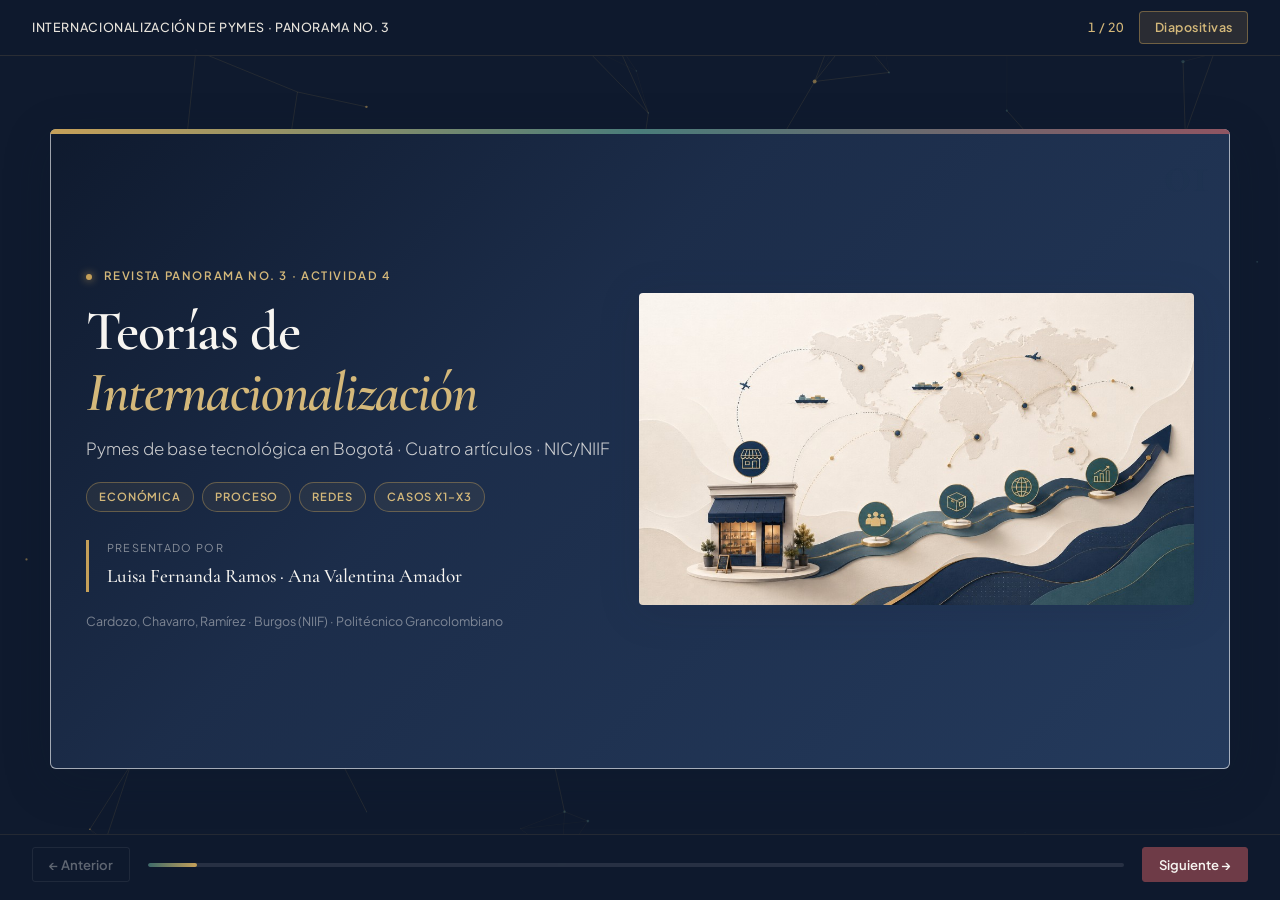
==== index.html @ a4e8dfcc "Actualizacion 2" ====
<!DOCTYPE html>
<html lang="es">
<head>
  <meta charset="UTF-8">
  <meta name="viewport" content="width=device-width, initial-scale=1.0">
  <title>Teorías de Internacionalización — Presentación</title>
  <link rel="preconnect" href="https://fonts.googleapis.com">
  <link rel="preconnect" href="https://fonts.gstatic.com" crossorigin>
  <link href="https://fonts.googleapis.com/css2?family=Cormorant+Garamond:ital,wght@0,500;0,600;0,700;1,500&family=Plus+Jakarta+Sans:wght@300;400;500;600;700&display=swap" rel="stylesheet">
  <link rel="stylesheet" href="styles.css">
</head>
<body>
  <canvas id="particlesCanvas" class="particles-canvas" aria-hidden="true"></canvas>

  <div class="presentation" id="presentation">
    <header class="top-bar">
      <span class="top-bar__brand">Internacionalización de Pymes · Panorama No. 3</span>
      <div class="top-bar__actions">
        <span class="top-bar__counter"><span id="currentSlide">1</span> / <span id="totalSlides">20</span></span>
        <button type="button" class="btn-slides-picker" id="btnSlidesPicker" aria-expanded="false" aria-controls="slidesPicker">
          Diapositivas
        </button>
      </div>
    </header>

    <div class="slides-picker" id="slidesPicker" role="dialog" aria-modal="true" aria-labelledby="slidesPickerTitle" hidden>
      <div class="slides-picker__backdrop" id="slidesPickerBackdrop"></div>
      <div class="slides-picker__panel">
        <header class="slides-picker__header">
          <h2 class="slides-picker__title" id="slidesPickerTitle">Ir a diapositiva</h2>
          <button type="button" class="slides-picker__close" id="slidesPickerClose" aria-label="Cerrar">×</button>
        </header>
        <ul class="slides-picker__list" id="slidesPickerList"></ul>
      </div>
    </div>

    <main class="stage">
      <div class="book" id="book">

        <!-- 1 Portada -->
        <section class="slide slide--cover active" data-slide="1" data-nav-title="Portada">
          <span class="slide-watermark">01</span>
          <div class="slide__inner slide__inner--cover">
            <div class="cover-content">
              <p class="eyebrow"><span class="pulse-dot"></span> Revista Panorama No. 3 · Actividad 4</p>
              <h1 class="title-main">Teorías de<br><em>Internacionalización</em></h1>
              <p class="subtitle">Pymes de base tecnológica en Bogotá · Cuatro artículos · NIC/NIIF</p>
              <div class="cover-pills">
                <span class="pill">Económica</span>
                <span class="pill">Proceso</span>
                <span class="pill">Redes</span>
                <span class="pill">Casos X1–X3</span>
              </div>
              <div class="authors-block">
                <p class="authors-label">Presentado por</p>
                <p class="authors-names">Luisa Fernanda Ramos · Ana Valentina Amador</p>
              </div>
              <p class="source-note">Cardozo, Chavarro, Ramírez · Burgos (NIIF) · Politécnico Grancolombiano</p>
            </div>
            <div class="cover-visual">
              <div class="visual-glow"></div>
              <img src="images/slide-01.png" alt="Trayectoria de internacionalización" class="slide-img slide-img--hero">
            </div>
          </div>
        </section>

        <!-- 2 Agenda -->
        <section class="slide" data-slide="2" data-nav-title="Contenido">
          <span class="slide-watermark">02</span>
          <div class="slide__inner slide-layout">
            <div class="slide-main">
              <h2 class="slide-title">Contenido</h2>
              <p class="lead">Edición académica integrada: teoría, contexto colombiano, evidencia empírica y gestión contable global.</p>
              <div class="agenda-grid">
                <article class="agenda-card">
                  <span class="agenda-num">01</span>
                  <h3>Marco conceptual</h3>
                  <p>Económica, proceso, pymes, 3 generaciones, vacíos de investigación</p>
                </article>
                <article class="agenda-card">
                  <span class="agenda-num">02</span>
                  <h3>Contexto colombiano</h3>
                  <p>Ley 590/905, Bogotá, sectores software y artes gráficas</p>
                </article>
                <article class="agenda-card">
                  <span class="agenda-num">03</span>
                  <h3>Casos de estudio</h3>
                  <p>16 pymes · X1 biotecnología · X2 holografía · X3 artes gráficas</p>
                </article>
                <article class="agenda-card">
                  <span class="agenda-num">04</span>
                  <h3>Cierre</h3>
                  <p>NIIF, síntesis transversal, conclusiones, glosario</p>
                </article>
              </div>
              <p class="hint-bar">Pasa el cursor sobre textos resaltados para ver detalle del documento ↓</p>
            </div>
            <aside class="slide-aside">
              <img src="images/slide-10.png" alt="Etapas de internacionalización" class="slide-img">
              <p class="aside-caption">Del mercado local al alcance global</p>
            </aside>
          </div>
        </section>

        <!-- 3 Resumen -->
        <section class="slide" data-slide="3" data-nav-title="Resumen ejecutivo">
          <span class="slide-watermark">03</span>
          <div class="slide__inner slide-layout">
            <div class="slide-main">
              <h2 class="slide-title">Resumen ejecutivo</h2>
              <p class="lead">No hay una sola teoría: las pymes tecnológicas combinan gradualidad, redes, oportunidad y liderazgo emprendedor.</p>
              <ul class="bullet-list bullet-list--dense">
                <li><span class="tip" data-tip-title="Alcance amplio" data-detail="Según el PDF: importación, I+D internacional, alianzas, redes de conocimiento, inversión directa, financiamiento, licencias y prestación transfronteriza de servicios. No equivale solo a exportar bienes.">Internacionalización ≠ solo exportar</span></li>
                <li><span class="tip" data-tip-title="Pymes tecnológicas" data-detail="Pueden internacionalizar conocimiento, redes o servicios antes de consolidar una operación comercial nacional amplia. Desafían modelos pensados para multinacionales.">Desafían modelos tradicionales</span></li>
                <li><span class="tip" data-tip-title="Emprendedor" data-detail="Aversión o disposición al riesgo, visión global y detección de oportunidades explican trayectorias que la planeación formal no captura por completo.">Actitud del empresario</span></li>
                <li><span class="tip" data-tip-title="Redes" data-detail="Contactos académicos, científicos, proveedores, clientes, ferias, alianzas y cooperación internacional abren mercados sin planeación previa.">Redes decisivas</span></li>
                <li><span class="tip" data-tip-title="Bogotá" data-detail="Centro empresarial y competitivo del país, con retos de innovación sistemática, bienes de capital y orientación al mercado interno.">Bogotá como laboratorio</span></li>
                <li><span class="tip" data-tip-title="NIIF" data-detail="Las NIC/NIIF buscan estados financieros comparables, transparentes y útiles para socios, bancos e inversionistas en mercados globales.">Contabilidad internacional integrada</span></li>
              </ul>
            </div>
            <aside class="slide-aside">
              <img src="images/slide-05.png" alt="Marco estratégico" class="slide-img">
              <blockquote class="aside-quote">Proceso emergente, relacional y basado en conocimiento — no siempre lineal ni planificado.</blockquote>
            </aside>
          </div>
        </section>

        <!-- 4 Estructura -->
        <section class="slide" data-slide="4" data-nav-title="Estructura del documento">
          <span class="slide-watermark">04</span>
          <div class="slide__inner slide-layout slide-layout--reverse">
            <aside class="slide-aside slide-aside--wide">
              <img src="images/slide-16.png" alt="Conectividad global" class="slide-img">
            </aside>
            <div class="slide-main">
              <h2 class="slide-title">Estructura del documento</h2>
              <div class="timeline">
                <div class="timeline-item">
                  <span class="timeline-tag">Pág. 6–24</span>
                  <div>
                    <h3>Teorías de internacionalización</h3>
                    <p><span class="tip" data-tip-title="Artículo 1" data-detail="Clasifica perspectivas económicas, de proceso y orientadas a pymes; propone 3 generaciones de modelos y nuevas preguntas de investigación para economías emergentes.">Económica · proceso · pymes · vacíos de estudio</span></p>
                  </div>
                </div>
                <div class="timeline-item">
                  <span class="timeline-tag">Pág. 26–43</span>
                  <div>
                    <h3>Pymes bogotanas</h3>
                    <p><span class="tip" data-tip-title="Artículo 2" data-detail="Balance 2000–2007: definiciones, datos, Ley 590/905, competitividad de Bogotá, sectores tecnológicos y literatura colombiana (explicativa vs. deber ser).">Contexto · datos · política pública</span></p>
                  </div>
                </div>
                <div class="timeline-item">
                  <span class="timeline-tag">Pág. 45–66</span>
                  <div>
                    <h3>Casos X1, X2, X3</h3>
                    <p><span class="tip" data-tip-title="Artículo 3" data-detail="Proyecto con 16 pymes de base tecnológica. Contrasta teorías con prácticas: born global, prudencia exportadora, coyuntura y peso del fundador.">Evidencia empírica en Bogotá</span></p>
                  </div>
                </div>
                <div class="timeline-item">
                  <span class="timeline-tag">Pág. 67–72</span>
                  <div>
                    <h3>NIC / NIIF</h3>
                    <p><span class="tip" data-tip-title="Artículo 4 · Burgos" data-detail="Origen, procedimiento de elaboración de normas (IASB), relevancia en Colombia y vínculo con transparencia y competitividad internacional.">Armonización contable global</span></p>
                  </div>
                </div>
              </div>
            </div>
          </div>
        </section>

        <!-- 5 Económica I -->
        <section class="slide" data-slide="5" data-nav-title="Perspectiva económica (I)">
          <span class="slide-watermark">05</span>
          <div class="slide__inner slide-layout">
            <div class="slide-main">
              <h2 class="slide-title">Perspectiva económica (I)</h2>
              <p class="lead">Comercio internacional, ventajas y decisión de invertir en el exterior (IDE).</p>
              <div class="theory-grid theory-grid--2x2">
                <div class="theory-card">
                  <h3>Ventaja absoluta</h3>
                  <p class="theory-author">Adam Smith</p>
                  <p><span class="tip" data-tip-title="Smith" data-detail="Un país produce y exporta lo que elabora con mayor eficiencia por disponibilidad o menor costo de recursos. Base del comercio por especialización.">Especialización por eficiencia</span></p>
                </div>
                <div class="theory-card">
                  <h3>Ventaja comparativa</h3>
                  <p class="theory-author">David Ricardo</p>
                  <p><span class="tip" data-tip-title="Ricardo" data-detail="Dos países ganan intercambiando aunque uno sea menos eficiente en absoluto, si sus costos relativos de producción son distintos.">Costos relativos</span></p>
                </div>
                <div class="theory-card">
                  <h3>Demanda recíproca</h3>
                  <p class="theory-author">John Stuart Mill</p>
                  <p><span class="tip" data-tip-title="Mill" data-detail="El equilibrio comercial depende de la relación entre exportaciones, importaciones y disposición a intercambiar entre países. Explica precios relativos.">Oferta y demanda internacional</span></p>
                </div>
                <div class="theory-card">
                  <h3>Ventaja monopolística</h3>
                  <p class="theory-author">Hymer · Kindleberger</p>
                  <p><span class="tip" data-tip-title="IDE" data-detail="La firma en el exterior necesita ventaja exclusiva (tecnología, marca, organización, know-how, crédito) para compensar la desventaja frente a competidores locales.">Ventaja exclusiva en el exterior</span></p>
                </div>
              </div>
            </div>
            <aside class="slide-aside">
              <img src="images/slide-07.png" alt="Teorías de comercio" class="slide-img">
            </aside>
          </div>
        </section>

        <!-- 6 Económica II -->
        <section class="slide" data-slide="6" data-nav-title="Perspectiva económica (II)">
          <span class="slide-watermark">06</span>
          <div class="slide__inner slide-layout slide-layout--reverse">
            <aside class="slide-aside">
              <img src="images/slide-15.png" alt="Intercambio entre regiones" class="slide-img">
            </aside>
            <div class="slide-main">
              <h2 class="slide-title">Perspectiva económica (II)</h2>
              <div class="theory-grid theory-grid--stack">
                <div class="theory-card">
                  <h3>Internalización</h3>
                  <p class="theory-author">Buckley y Casson</p>
                  <p><span class="tip" data-tip-title="Internalización" data-detail="La empresa controla transacciones internamente cuando el mercado externo es costoso o imperfecto; evita vender/licenciar conocimiento o procesos críticos.">Control interno del know-how</span></p>
                </div>
                <div class="theory-card">
                  <h3>Paradigma OLI</h3>
                  <p class="theory-author">John Dunning</p>
                  <p><span class="tip" data-tip-title="OLI" data-detail="Inversión exterior si se combinan: Ownership (ventaja de propiedad), Location (ventaja de ubicación) e Internalization (internalizar operaciones). Integra varias escuelas.">Propiedad · Localización · Internalización</span></p>
                </div>
                <div class="theory-card">
                  <h3>IDE macro · Kojima</h3>
                  <p class="theory-author">Enfoque japonés</p>
                  <p><span class="tip" data-tip-title="Kojima" data-detail="La inversión fluye desde sectores con desventaja relativa en el país inversor hacia sectores con ventaja potencial en el receptor. Contrasta patrones japoneses y estadounidenses.">Sectores complementarios</span></p>
                </div>
                <div class="theory-card">
                  <h3>Diamante de Porter</h3>
                  <p class="theory-author">Michael Porter</p>
                  <p><span class="tip" data-tip-title="Porter" data-detail="Competitividad nacional: factores avanzados, demanda local exigente, industrias relacionadas, rivalidad entre firmas y papel del gobierno. Guía dónde y cómo internacionalizar.">Ventaja competitiva de las naciones</span></p>
                </div>
              </div>
              <p class="footnote"><span class="tip" data-tip-title="Límite para pymes" data-detail="Asumen racionalidad, recursos y análisis de costos amplios. No siempre representan pymes que se mueven por contactos, nichos globales u oportunidades no previstas.">Potentes para multinacionales; limitadas para pymes tecnológicas</span></p>
            </div>
          </div>
        </section>

        <!-- 7 Proceso -->
        <section class="slide" data-slide="7" data-nav-title="Perspectiva de proceso">
          <span class="slide-watermark">07</span>
          <div class="slide__inner slide-layout">
            <div class="slide-main">
              <h2 class="slide-title">Perspectiva de proceso</h2>
              <p class="lead">Aprendizaje gradual, reducción de incertidumbre y compromiso incremental de recursos.</p>
              <div class="process-cards">
                <article class="process-card">
                  <h3>Uppsala</h3>
                  <p><span class="tip" data-tip-title="Modelo Uppsala" data-detail="Etapas: exportación esporádica → agentes/representantes → sucursal comercial → producción en el exterior. Crece el compromiso según experiencia y menor distancia psicológica (idioma, cultura, instituciones).">Incremental por experiencia</span></p>
                </article>
                <article class="process-card">
                  <h3>Innovación exportadora</h3>
                  <p><span class="tip" data-tip-title="Innovación" data-detail="Mercado doméstico → preexportadora → exportadora experimental → activa → comprometida. La internacionalización es innovación organizacional bajo incertidumbre.">Etapas del exportador</span></p>
                </article>
                <article class="process-card">
                  <h3>Planeación sistémica</h3>
                  <p><span class="tip" data-tip-title="Planeación" data-detail="Secuencia: medir oportunidades, objetivos, modo de entrada, plan de mercadeo y ejecución. Supone alta racionalidad; rígida frente a trayectorias emergentes.">Análisis y plan formal</span></p>
                </article>
                <article class="process-card">
                  <h3>Ciclo de vida del producto</h3>
                  <p><span class="tip" data-tip-title="Ciclo de vida" data-detail="Introducción en origen; crecimiento con exportación e inversión; madurez con relocalización; declive. Mejor para productos industriales que para servicios o conocimiento cambiante.">Localización por madurez</span></p>
                </article>
              </div>
              <div class="concept-row">
                <span class="concept-chip"><span class="tip" data-tip-title="Compromiso incremental" data-detail="La empresa arriesga más recursos (tiempo, dinero, personal) a medida que aprende sobre el mercado exterior.">Compromiso incremental</span></span>
                <span class="concept-chip"><span class="tip" data-tip-title="Distancia psicológica" data-detail="Diferencias de idioma, cultura, educación, sistemas políticos o desarrollo industrial que dificultan el flujo de información hacia el mercado.">Distancia psicológica</span></span>
                <span class="concept-chip"><span class="tip" data-tip-title="Experiencia" data-detail="El conocimiento de un mercado facilita la entrada a otros mercados similares por transferencia de aprendizaje.">Experiencia acumulada</span></span>
              </div>
            </div>
            <aside class="slide-aside">
              <img src="images/slide-06.png" alt="Etapas de expansión" class="slide-img">
            </aside>
          </div>
        </section>

        <!-- 8 Pymes -->
        <section class="slide" data-slide="8" data-nav-title="Teorías orientadas a pymes">
          <span class="slide-watermark">08</span>
          <div class="slide__inner slide-layout slide-layout--reverse">
            <aside class="slide-aside">
              <img src="images/slide-14.png" alt="Red global" class="slide-img">
            </aside>
            <div class="slide-main">
              <h2 class="slide-title">Teorías orientadas a pymes</h2>
              <div class="pyme-table">
                <div class="pyme-row pyme-row--head"><span>Enfoque</span><span>Aplicación</span></div>
                <div class="pyme-row"><strong>Redes</strong><span class="tip" data-tip-title="Redes" data-detail="Clientes, proveedores, distribuidores, competidores, gobiernos y contactos personales compensan falta de recursos con información, confianza y oportunidades.">Relaciones abren mercados</span></div>
                <div class="pyme-row"><strong>Born global</strong><span class="tip" data-tip-title="Born global" data-detail="Empresas que nacen internacionales o se internacionalizan en los primeros años; típicas en tecnología o nichos que no pueden depender solo del mercado local.">Orientación global temprana</span></div>
                <div class="pyme-row"><strong>Fases y alianzas</strong><span class="tip" data-tip-title="Fases" data-detail="Internacionalización por alianzas de servicio, distribución, desarrollo de producto o canales globales — rutas más flexibles que exportación tradicional.">Alianzas y canales</span></div>
                <div class="pyme-row"><strong>Estratégico</strong><span class="tip" data-tip-title="Estrategia" data-detail="Vinculado a competitividad, posicionamiento y expansión; explica cuándo la pyme entra a un nicho internacional donde su tecnología tiene mayor valor.">Nicho y posicionamiento</span></div>
                <div class="pyme-row"><strong>Mercadeo–emprendimiento</strong><span class="tip" data-tip-title="Interfaz" data-detail="Une innovación, proactividad, toma de riesgos y lectura de oportunidades; el fundador convierte coyunturas no planeadas en negocio internacional.">Rol del directivo</span></div>
              </div>
            </div>
          </div>
        </section>

        <!-- 9 Generaciones -->
        <section class="slide" data-slide="9" data-nav-title="Generaciones y vacíos">
          <span class="slide-watermark">09</span>
          <div class="slide__inner slide-layout">
            <div class="slide-main">
              <h2 class="slide-title">Generaciones y vacíos de investigación</h2>
              <div class="gen-cards">
                <article class="gen-card">
                  <span class="gen-label">1ª generación</span>
                  <h3>Pioneras</h3>
                  <p>Uppsala, planeación sistémica, contingencia</p>
                </article>
                <article class="gen-card">
                  <span class="gen-label">2ª generación</span>
                  <h3>Integradoras</h3>
                  <p>Innovación, costos de transacción, OLI, híbridos</p>
                </article>
                <article class="gen-card gen-card--accent">
                  <span class="gen-label">Nuevas</span>
                  <h3>Relacionales</h3>
                  <p>Redes, born global, mercadeo-emprendimiento, holístico</p>
                </article>
              </div>
              <div class="vacios-box">
                <h3 class="section-label">Preguntas abiertas (PDF)</h3>
                <ul class="compact-list">
                  <li><span class="tip" data-tip-title="Vacíos" data-detail="Pocas investigaciones en pymes de economías emergentes (América Latina), pocos estudios longitudinales, poco análisis de cultura organizacional, políticas públicas, edad de entrada internacional y gestión del conocimiento.">Estudios en economías emergentes y Latinoamérica</span></li>
                  <li><span class="tip" data-tip-title="Nuevos enfoques" data-detail="Profundizar en redes, emprendimiento, sistemas dinámicos, autoorganización y complejidad aplicados a internacionalización de pymes.">Modelos dinámicos y complejos</span></li>
                </ul>
              </div>
            </div>
            <aside class="slide-aside">
              <img src="images/slide-03.png" alt="Hitos de internacionalización" class="slide-img">
            </aside>
          </div>
        </section>

        <!-- 10 Colombia -->
        <section class="slide" data-slide="10" data-nav-title="Pymes en Colombia">
          <span class="slide-watermark">10</span>
          <div class="slide__inner slide-layout slide-layout--reverse">
            <aside class="slide-aside">
              <img src="images/slide-04.png" alt="Comercio internacional" class="slide-img">
            </aside>
            <div class="slide-main">
              <h2 class="slide-title">Pymes en Colombia</h2>
              <div class="metric-strip">
                <div class="metric"><strong>967K</strong><span>microestablecimientos (2000)</span></div>
                <div class="metric"><strong>Ley 590</strong><span>2000 · Ley 905 · 2003</span></div>
                <div class="metric"><strong>EE.UU.</strong><span>principal destino exportador</span></div>
              </div>
              <div class="two-col">
                <div>
                  <h3 class="section-label">Clasificación mipyme</h3>
                  <ul class="compact-list">
                    <li><strong>Micro:</strong> ≤10 · activos &lt;501 SMMLV</li>
                    <li><strong>Pequeña:</strong> 11–50 · 501–5.000 SMMLV</li>
                    <li><strong>Mediana:</strong> 51–200 · 5.001–30.000 SMMLV</li>
                  </ul>
                </div>
                <div>
                  <h3 class="section-label">Apoyo institucional</h3>
                  <p class="text-block"><span class="tip" data-tip-title="Ley 590 / 905" data-detail="Simplificación de trámites, acceso a mercados, comercio exterior, ciencia y tecnología, crédito, garantías, leasing y redescuento con banca de desarrollo. La oferta no garantiza uso efectivo por las pymes.">Trámites, mercados, crédito, CTeI, producción limpia</span></p>
                </div>
              </div>
              <p class="footnote"><span class="tip" data-tip-title="Base tecnológica" data-detail="Desarrolla tecnología, innovación radical o incremental, I+D intensiva, personal científico calificado y protección de propiedad intelectual. Más propensa a redes globales y nichos.">Empresa de base tecnológica: I+D, PI y conocimiento especializado</span></p>
            </div>
          </div>
        </section>

        <!-- 11 Bogotá -->
        <section class="slide" data-slide="11" data-nav-title="Bogotá: contexto y sectores">
          <span class="slide-watermark">11</span>
          <div class="slide__inner slide-layout">
            <div class="slide-main">
              <h2 class="slide-title">Bogotá: contexto y sectores</h2>
              <div class="stats-row">
                <div class="stat"><span class="stat-num">¼</span><span class="stat-txt">PIB nacional</span></div>
                <div class="stat"><span class="stat-num">3M</span><span class="stat-txt">empleos</span></div>
                <div class="stat"><span class="stat-num">98%</span><span class="stat-txt">son pymes</span></div>
                <div class="stat"><span class="stat-num">55/28</span><span class="stat-txt">% imp./exp. (2002)</span></div>
              </div>
              <div class="swot">
                <div class="swot-col swot-col--pos">
                  <h3>Fortalezas</h3>
                  <ul>
                    <li>1.º en Índice de Competitividad Departamental</li>
                    <li>Innovación, tecnología e infraestructura</li>
                    <li>Concentración de comercio exterior</li>
                  </ul>
                </div>
                <div class="swot-col swot-col--neg">
                  <h3>Debilidades</h3>
                  <ul>
                    <li><span class="tip" data-tip-title="Mercado interno" data-detail="Estructura productiva orientada al mercado interno; baja penetración internacional sostenida; gestión empírica en firmas familiares.">Orientación doméstica</span></li>
                    <li>Dependencia de importaciones tecnológicas</li>
                    <li><span class="tip" data-tip-title="Innovación" data-detail="Innovación más casual que sistemática; limitada producción de bienes de capital.">Innovación no sistemática</span></li>
                  </ul>
                </div>
              </div>
              <p class="text-block"><span class="tip" data-tip-title="Sectores" data-detail="Artes gráficas: integración mundial y presión tecnológica. Software: capital humano, exportaciones y economía del conocimiento. Desinterés relativo por estudiar pymes tecnológicas en Bogotá.">Sectores clave: artes gráficas y software</span></p>
            </div>
            <aside class="slide-aside">
              <img src="images/slide-08.png" alt="Crecimiento global" class="slide-img">
            </aside>
          </div>
        </section>

        <!-- 12 Casos intro -->
        <section class="slide" data-slide="12" data-nav-title="Casos de estudio · Marco">
          <span class="slide-watermark">12</span>
          <div class="slide__inner slide-layout slide-layout--reverse">
            <aside class="slide-aside slide-aside--wide">
              <img src="images/slide-13.png" alt="Hub global" class="slide-img">
            </aside>
            <div class="slide-main">
              <h2 class="slide-title">Casos de estudio · Marco</h2>
              <p class="lead">¿Los modelos tradicionales explican las pymes de alta tecnología en Bogotá? <strong>Solo parcialmente.</strong></p>
              <div class="case-matrix">
                <div class="case-matrix-row case-matrix-row--head">
                  <span>Caso</span><span>Sector</span><span>Modelo útil</span>
                </div>
                <div class="case-matrix-row">
                  <strong>X1</strong><span>Biotecnología / I+D</span><span class="tip" data-tip-title="X1" data-detail="Centro sin ánimo de lucro; nace con redes internacionales; cooperación y servicios fuertes; exportación de productos débil. Born global + redes + conocimiento.">Born global</span>
                </div>
                <div class="case-matrix-row">
                  <strong>X2</strong><span>Holografía / óptica</span><span class="tip" data-tip-title="X2" data-detail="Empresa familiar; I+D e importaciones; potencial exportador con baja disposición al riesgo y renuencia a exportar. Mercadeo-emprendimiento prudente.">Prudente</span>
                </div>
                <div class="case-matrix-row">
                  <strong>X3</strong><span>Artes gráficas</span><span class="tip" data-tip-title="X3" data-detail="Referencias de clientes, ferias, tecnología de Japón/Alemania; sede Miami 1999; representación tras 11-S. Coyuntural + redes comerciales.">Coyuntural</span>
                </div>
              </div>
              <p class="footnote">Combinan: oportunidad, redes, importaciones, servicios y aprendizaje informal.</p>
            </div>
          </div>
        </section>

        <!-- 13 Casos detalle -->
        <section class="slide" data-slide="13" data-nav-title="Análisis X1 · X2 · X3">
          <span class="slide-watermark">13</span>
          <div class="slide__inner">
            <h2 class="slide-title">Análisis detallado X1 · X2 · X3</h2>
            <div class="cases-detail-grid">
              <article class="case-detail">
                <header><span class="case-id">X1</span> Biotecnología</header>
                <ul>
                  <li>Incubadora · genética molecular · kits diagnósticos</li>
                  <li><span class="tip" data-tip-title="Cooperación" data-detail="Proyectos con Argentina, Holanda; congresos, capacitación y acuerdos de I+D. Internacionalización en cadena del conocimiento, no solo ventas.">Redes científicas internacionales</span></li>
                  <li><span class="tip" data-tip-title="Debilidades X1" data-detail="Exportación débil: logística, mercadeo, respuesta a competidores. Vacíos en propiedad intelectual y regalías en algunos acuerdos.">PI y comercialización</span></li>
                </ul>
              </article>
              <article class="case-detail">
                <header><span class="case-id">X2</span> Holografía</header>
                <ul>
                  <li>Maquinaria y software propios · importación de insumos</li>
                  <li><span class="tip" data-tip-title="Paradoja X2" data-detail="Alta capacidad técnica y posición regional diferenciada, pero debilidades en mercadeo, inventarios y financiación internacional.">Tecnología sin activar mercado</span></li>
                  <li><span class="tip" data-tip-title="Riesgo" data-detail="Estructura familiar y temor a negociar desde posición débil frenan exportación agresiva.">Aversión al riesgo</span></li>
                </ul>
              </article>
              <article class="case-detail">
                <header><span class="case-id">X3</span> Artes gráficas</header>
                <ul>
                  <li>Desde 1980 · Samsung · Sony Music Colombia</li>
                  <li><span class="tip" data-tip-title="X3 internacional" data-detail="Internacionalización por referencias locales, ferias y clientes; sede Miami 1999; luego representación comercial por costos post 11-S.">Referencias y ferias</span></li>
                  <li><span class="tip" data-tip-title="Ventaja X3" data-detail="Flexibilidad, calidad, adaptación a requerimientos especiales y tecnología de frontera (Japón, Alemania).">Calidad y adaptación</span></li>
                </ul>
              </article>
            </div>
          </div>
        </section>

        <!-- 14 Comparación -->
        <section class="slide" data-slide="14" data-nav-title="Matriz comparativa">
          <span class="slide-watermark">14</span>
          <div class="slide__inner">
            <h2 class="slide-title">Matriz comparativa (documento)</h2>
            <div class="table-wrap">
              <table class="data-table data-table--full">
                <thead>
                  <tr><th>Aspecto</th><th>X1</th><th>X2</th><th>X3</th></tr>
                </thead>
                <tbody>
                  <tr><td>Desarrollo evolutivo</td><td>No</td><td>Sí</td><td>Sí</td></tr>
                  <tr><td>Planeación sistemática</td><td>No</td><td>No</td><td>No</td></tr>
                  <tr><td>Unimodal internacional</td><td>No</td><td>No</td><td>No</td></tr>
                  <tr><td>Redes internacionales</td><td>Sí</td><td>Sí</td><td>No</td></tr>
                  <tr><td>Coyuntural</td><td>Sí</td><td>No</td><td>Sí</td></tr>
                  <tr><td>Velocidad</td><td><span class="tip" data-tip-title="Born global" data-detail="Contactos internacionales desde el nacimiento; orientación global en conocimiento y cooperación.">Born global</span></td><td>Lenta</td><td>Lenta</td></tr>
                  <tr><td>Disposición al riesgo</td><td>Alta</td><td>Baja</td><td>Alta</td></tr>
                  <tr><td>Edad empresa</td><td>~10 años</td><td>&gt;10 años</td><td>&gt;10 años</td></tr>
                </tbody>
              </table>
            </div>
            <p class="footnote"><span class="tip" data-tip-title="Lección del artículo 3" data-detail="Flexibilidad y adaptación pesan más que procedimientos perfectos. Políticas de comercio exterior centradas en bienes dejan fuera servicios, I+D y transferencia intangible. El liderazgo emprendedor activa o frena la internacionalización.">Flexibilidad &gt; procedimientos · medir conocimiento, no solo exportaciones</span></p>
          </div>
        </section>

        <!-- 15 NIIF -->
        <section class="slide" data-slide="15" data-nav-title="NIC / NIIF">
          <span class="slide-watermark">15</span>
          <div class="slide__inner slide-layout slide-layout--reverse">
            <aside class="slide-aside">
              <img src="images/slide-12.png" alt="Equilibrio y reporte" class="slide-img">
            </aside>
            <div class="slide-main">
              <h2 class="slide-title">NIC / NIIF</h2>
              <p class="lead"><span class="tip" data-tip-title="Definición" data-detail="Normas del IASB (antes IASC) para registrar y presentar estados financieros con esencia económica, transparencia y comparabilidad entre países. Antes NIC, hoy IFRS/NIIF.">Estándares internacionales de información financiera</span></p>
              <div class="steps steps--compact">
                <div class="step"><span>1</span> Comité especial identifica el problema</div>
                <div class="step"><span>2</span> Revisa prácticas y marco conceptual</div>
                <div class="step"><span>3</span> Borrador y exposición pública</div>
                <div class="step"><span>4</span> Proyecto de norma y nuevos comentarios</div>
                <div class="step"><span>5</span> Revisión y mayorías calificadas</div>
                <div class="step"><span>6</span> Aprobación definitiva del Consejo</div>
              </div>
              <blockquote class="highlight-quote"><span class="tip" data-tip-title="Colombia" data-detail="Armonización fiscal, monetaria y contable para transparencia, combate a evasión y lavado de activos; las mipymes necesitan infraestructura contable para negociar con actores extranjeros.">Competitividad global exige reportes creíbles y comparables</span></blockquote>
            </div>
          </div>
        </section>

        <!-- 16 Síntesis -->
        <section class="slide" data-slide="16" data-nav-title="Síntesis transversal">
          <span class="slide-watermark">16</span>
          <div class="slide__inner">
            <h2 class="slide-title">Síntesis transversal</h2>
            <div class="synthesis-grid">
              <div class="synth-card">
                <h3>Teoría</h3>
                <p><span class="tip" data-tip-title="Teoría" data-detail="Económica, de proceso y de redes explican partes distintas. Usar varias teorías simultáneamente para diagnosticar una pyme, no una sola escuela.">Combinar perspectivas</span></p>
              </div>
              <div class="synth-card">
                <h3>Pyme</h3>
                <p><span class="tip" data-tip-title="Pyme" data-detail="Restricciones de recursos, informalidad y dependencia del empresario exigen estrategias realistas, progresivas o de nicho.">Estrategias realistas</span></p>
              </div>
              <div class="synth-card">
                <h3>Tecnología</h3>
                <p><span class="tip" data-tip-title="Tecnología" data-detail="Pueden internacionalizar conocimiento y servicios antes que productos físicos. Medir I+D, redes, cooperación y PI.">Más allá de ventas externas</span></p>
              </div>
              <div class="synth-card">
                <h3>Bogotá</h3>
                <p><span class="tip" data-tip-title="Bogotá" data-detail="Liderazgo competitivo con debilidades de innovación sistemática; fortalecer capital humano, bienes de capital y mercadeo internacional.">Potencial con brechas</span></p>
              </div>
              <div class="synth-card">
                <h3>Casos</h3>
                <p><span class="tip" data-tip-title="Casos" data-detail="Born global, prudencia y oportunidad coexisten. Diagnosticar historia, liderazgo, riesgo, mercado y redes.">Sin ruta única</span></p>
              </div>
              <div class="synth-card">
                <h3>Contabilidad</h3>
                <p><span class="tip" data-tip-title="NIIF" data-detail="Comparabilidad financiera es parte de la inserción global; acceso a socios, financiación y mercados.">NIIF = competitividad</span></p>
              </div>
            </div>
          </div>
        </section>

        <!-- 17 Conclusiones -->
        <section class="slide" data-slide="17" data-nav-title="Conclusiones principales">
          <span class="slide-watermark">17</span>
          <div class="slide__inner slide-layout">
            <div class="slide-main">
              <h2 class="slide-title">Conclusiones principales</h2>
              <ol class="numbered-list">
                <li><span class="tip" data-tip-title="Conclusión 1" data-detail="Incluye decisiones racionales, aprendizaje, costos, redes, innovación y capacidades del emprendedor — no solo exportar.">Proceso estratégico y relacional</span></li>
                <li><span class="tip" data-tip-title="Conclusión 2" data-detail="Uppsala y ciclo de vida explican gradualidad; redes, born global e interfaz mercadeo-emprendimiento explican aceleración y oportunidad.">Teorías tradicionales necesarias pero insuficientes</span></li>
                <li><span class="tip" data-tip-title="Conclusión 3" data-detail="Las tres empresas lograron conexiones internacionales relevantes sin planeación sistemática estricta.">Internacionalización real puede ser desordenada</span></li>
                <li><span class="tip" data-tip-title="Conclusión 4" data-detail="I+D y maquinaria avanzada no bastan sin mercadeo, logística, protección de PI y estrategia comercial (casos X1 y X2).">Tecnología + mercado + PI</span></li>
                <li><span class="tip" data-tip-title="Conclusión 5" data-detail="Políticas centradas en exportación de bienes omiten servicios, conocimiento e I+D intangible.">Políticas amplias</span></li>
                <li><span class="tip" data-tip-title="Conclusión 6" data-detail="Sin información comparable y confiable, la pyme limita acceso a socios, financiación y mercados internacionales.">NIIF como inserción global</span></li>
              </ol>
            </div>
            <aside class="slide-aside">
              <img src="images/slide-05.png" alt="Integración estratégica" class="slide-img">
            </aside>
          </div>
        </section>

        <!-- 18 Recomendaciones -->
        <section class="slide" data-slide="18" data-nav-title="Recomendaciones">
          <span class="slide-watermark">18</span>
          <div class="slide__inner slide-layout slide-layout--reverse">
            <aside class="slide-aside">
              <img src="images/slide-09.png" alt="Ruta estratégica" class="slide-img">
            </aside>
            <div class="slide-main">
              <h2 class="slide-title">Recomendaciones (PDF)</h2>
              <div class="reco-grid">
                <div class="reco-item"><span class="reco-icon">01</span><p><span class="tip" data-tip-title="Cadena de valor" data-detail="Evaluar compras, I+D, producción, servicios, capacitación, financiamiento, ventas, alianzas y propiedad intelectual en toda la cadena.">Cadena de valor internacional completa</span></p></div>
                <div class="reco-item"><span class="reco-icon">02</span><p><span class="tip" data-tip-title="Alta tecnología" data-detail="No tratarlas igual que manufactureras tradicionales; diseñar estrategias diferenciadas por nicho y conocimiento.">Estrategias para alta tecnología</span></p></div>
                <div class="reco-item"><span class="reco-icon">03</span><p><span class="tip" data-tip-title="Capacidades" data-detail="Mercadeo internacional, logística, negociación, protección de PI y gestión de redes.">Fortalecer mercadeo y PI</span></p></div>
                <div class="reco-item"><span class="reco-icon">04</span><p><span class="tip" data-tip-title="Emprendedor" data-detail="Incorporar perfil del fundador y disposición al riesgo como variables centrales del diagnóstico.">Liderazgo y riesgo en el diagnóstico</span></p></div>
                <div class="reco-item"><span class="reco-icon">05</span><p><span class="tip" data-tip-title="Investigación" data-detail="Promover estudios longitudinales en pymes latinoamericanas para ver evolución de rutas internacionales.">Estudios longitudinales LATAM</span></p></div>
                <div class="reco-item"><span class="reco-icon">06</span><p><span class="tip" data-tip-title="NIIF" data-detail="Acompañar adopción de estándares y preparación de estados financieros útiles para actores internacionales.">Adopción de NIIF</span></p></div>
              </div>
            </div>
          </div>
        </section>

        <!-- 19 Glosario -->
        <section class="slide" data-slide="19" data-nav-title="Glosario clave">
          <span class="slide-watermark">19</span>
          <div class="slide__inner">
            <h2 class="slide-title">Glosario clave</h2>
            <div class="glossary-grid">
              <div class="gloss-item"><strong>Internacionalización</strong><span class="tip" data-tip-title="Definición" data-detail="Proceso por el cual la empresa desarrolla actividades, relaciones u operaciones más allá de su país de origen.">Actividades transfronterizas</span></div>
              <div class="gloss-item"><strong>IDE</strong><span class="tip" data-tip-title="IDE" data-detail="Inversión directa en el exterior: establecer o adquirir operaciones productivas o comerciales en otro país.">Inversión en el exterior</span></div>
              <div class="gloss-item"><strong>Born global</strong><span class="tip" data-tip-title="Born global" data-detail="Empresa que nace con orientación internacional o se internacionaliza muy temprano en su ciclo de vida.">Global desde el inicio</span></div>
              <div class="gloss-item"><strong>Distancia psicológica</strong><span class="tip" data-tip-title="Distancia" data-detail="Diferencias culturales, lingüísticas, políticas o institucionales que dificultan información entre empresa y mercado.">Barreras de información</span></div>
              <div class="gloss-item"><strong>OLI</strong><span class="tip" data-tip-title="OLI" data-detail="Propiedad, localización e internalización (Dunning) como condiciones para inversión internacional.">Paradigma ecléctico</span></div>
              <div class="gloss-item"><strong>NIIF</strong><span class="tip" data-tip-title="NIIF" data-detail="Estándares internacionales para preparar, presentar y comparar información financiera (IFRS).">Reportes comparables</span></div>
            </div>
            <p class="hint-bar">Frase del documento: internacionalizarse depende de capacidades, redes, liderazgo, riesgo, tecnología, PI y reporte financiero confiable.</p>
          </div>
        </section>

        <!-- 20 Cierre -->
        <section class="slide slide--closing" data-slide="20" data-nav-title="Cierre">
          <span class="slide-watermark slide-watermark--light">20</span>
          <div class="slide__inner slide__inner--closing">
            <div class="closing-content">
              <p class="eyebrow eyebrow--light"><span class="pulse-dot"></span> Síntesis final · Panorama No. 3</p>
              <h2 class="closing-title">La internacionalización<br>es un ecosistema</h2>
              <blockquote class="closing-quote">De la teoría clásica a la práctica bogotana: las pymes tecnológicas internacionalizan conocimiento, redes y oportunidades — no solo contenedores de exportación.</blockquote>
              <div class="closing-authors">
                <p class="closing-names">Luisa Fernanda Ramos · Ana Valentina Amador</p>
                <p class="closing-thanks">Gracias por su atención</p>
              </div>
            </div>
            <div class="closing-visual">
              <div class="visual-glow visual-glow--gold"></div>
              <img src="images/slide-11.png" alt="Expansión global" class="slide-img slide-img--hero">
            </div>
          </div>
        </section>

      </div>
    </main>

    <nav class="controls" aria-label="Navegación">
      <button type="button" class="btn-nav" id="btnPrev" aria-label="Anterior">← Anterior</button>
      <div class="progress-track" role="progressbar" aria-valuemin="1" aria-valuemax="20" aria-valuenow="1" id="progressBar">
        <div class="progress-fill" id="progressFill"></div>
      </div>
      <button type="button" class="btn-nav btn-nav--primary" id="btnNext" aria-label="Siguiente">Siguiente →</button>
    </nav>

    <div class="tooltip tooltip--bottom" id="tooltip" role="tooltip" hidden>
      <p class="tooltip__title" id="tooltipTitle" hidden></p>
      <p class="tooltip__text" id="tooltipText"></p>
    </div>
  </div>

  <script src="particles.js"></script>
  <script src="script.js"></script>
</body>
</html>
---- styles.css ----
/* ===== Variables empresariales ===== */
:root {
  --navy: #1c2d4a;
  --navy-deep: #0f1a2e;
  --navy-mid: #243a5c;
  --slate: #4a5f7a;
  --slate-light: #6b7f96;
  --cream: #f7f5f1;
  --cream-dark: #e8e4dc;
  --burgundy: #6e3b47;
  --burgundy-soft: #8f5562;
  --teal: #3d6b6a;
  --teal-soft: #4a7c7a;
  --gold: #c5a059;
  --gold-light: #d4b87a;
  --white: #ffffff;
  --shadow: rgba(15, 26, 46, 0.1);
  --shadow-deep: rgba(15, 26, 46, 0.22);
  --font-display: "Cormorant Garamond", Georgia, serif;
  --font-body: "Plus Jakarta Sans", system-ui, sans-serif;
  --glass: rgba(255, 255, 255, 0.72);
  --glass-border: rgba(28, 45, 74, 0.08);
  --slide-radius: 6px;
  --transition-page: 0.85s cubic-bezier(0.4, 0, 0.2, 1);
}

*, *::before, *::after {
  box-sizing: border-box;
  margin: 0;
  padding: 0;
}

html, body {
  height: 100%;
  overflow: hidden;
}

body {
  font-family: var(--font-body);
  font-size: 16px;
  font-weight: 400;
  line-height: 1.55;
  color: var(--navy);
  background: var(--navy-deep);
  -webkit-font-smoothing: antialiased;
}

/* ===== Partículas de fondo ===== */
.particles-canvas {
  position: fixed;
  inset: 0;
  z-index: 0;
  pointer-events: none;
}

.presentation {
  position: relative;
  z-index: 1;
  display: flex;
  flex-direction: column;
  height: 100vh;
  max-height: 100dvh;
}

.top-bar {
  display: flex;
  justify-content: space-between;
  align-items: center;
  padding: 0.7rem 2rem;
  background: rgba(15, 26, 46, 0.92);
  backdrop-filter: blur(8px);
  color: var(--cream-dark);
  font-size: 0.78rem;
  font-weight: 500;
  letter-spacing: 0.05em;
  text-transform: uppercase;
  flex-shrink: 0;
  border-bottom: 1px solid rgba(197, 160, 89, 0.15);
}

.top-bar__actions {
  display: flex;
  align-items: center;
  gap: 1rem;
}

.top-bar__counter {
  color: var(--gold-light);
  font-variant-numeric: tabular-nums;
}

.btn-slides-picker {
  font-family: var(--font-body);
  font-size: 0.78rem;
  font-weight: 600;
  letter-spacing: 0.04em;
  padding: 0.45rem 0.9rem;
  background: rgba(197, 160, 89, 0.15);
  color: var(--gold-light);
  border: 1px solid rgba(197, 160, 89, 0.45);
  border-radius: 4px;
  cursor: pointer;
  transition: background 0.2s, border-color 0.2s, color 0.2s;
  white-space: nowrap;
}

.btn-slides-picker:hover,
.btn-slides-picker[aria-expanded="true"] {
  background: var(--gold);
  color: var(--navy-deep);
  border-color: var(--gold);
}

/* ===== Selector de diapositivas ===== */
.slides-picker {
  position: fixed;
  inset: 0;
  z-index: 3000;
  display: flex;
  align-items: flex-start;
  justify-content: flex-end;
  padding: 3.5rem 1.5rem 1.5rem;
  pointer-events: none;
}

.slides-picker:not([hidden]) {
  pointer-events: auto;
}

.slides-picker__backdrop {
  position: absolute;
  inset: 0;
  background: rgba(15, 26, 46, 0.55);
  backdrop-filter: blur(4px);
  opacity: 0;
  transition: opacity 0.25s ease;
}

.slides-picker.is-open .slides-picker__backdrop {
  opacity: 1;
}

.slides-picker__panel {
  position: relative;
  width: min(360px, 92vw);
  max-height: min(70vh, 520px);
  background: var(--cream);
  border-radius: 8px;
  box-shadow: 0 20px 60px var(--shadow-deep);
  border: 1px solid var(--cream-dark);
  display: flex;
  flex-direction: column;
  overflow: hidden;
  transform: translateX(16px) scale(0.98);
  opacity: 0;
  transition: transform 0.28s cubic-bezier(0.4, 0, 0.2, 1), opacity 0.28s ease;
}

.slides-picker.is-open .slides-picker__panel {
  transform: translateX(0) scale(1);
  opacity: 1;
}

.slides-picker__header {
  display: flex;
  align-items: center;
  justify-content: space-between;
  padding: 0.85rem 1rem;
  background: var(--navy);
  color: var(--cream);
  flex-shrink: 0;
}

.slides-picker__title {
  font-family: var(--font-display);
  font-size: 1.1rem;
  font-weight: 600;
}

.slides-picker__close {
  width: 2rem;
  height: 2rem;
  display: flex;
  align-items: center;
  justify-content: center;
  font-size: 1.35rem;
  line-height: 1;
  background: transparent;
  border: none;
  color: var(--cream);
  cursor: pointer;
  border-radius: 4px;
  transition: background 0.2s;
}

.slides-picker__close:hover {
  background: rgba(255, 255, 255, 0.12);
}

.slides-picker__list {
  list-style: none;
  overflow-y: auto;
  padding: 0.5rem;
  flex: 1;
  scrollbar-width: thin;
  scrollbar-color: var(--gold) transparent;
}

.slides-picker__item {
  margin-bottom: 0.25rem;
}

.slides-picker__btn {
  width: 100%;
  display: flex;
  align-items: center;
  gap: 0.85rem;
  padding: 0.6rem 0.75rem;
  text-align: left;
  font-family: var(--font-body);
  font-size: 0.88rem;
  color: var(--navy);
  background: transparent;
  border: 1px solid transparent;
  border-radius: 5px;
  cursor: pointer;
  transition: background 0.15s, border-color 0.15s;
}

.slides-picker__btn:hover {
  background: rgba(28, 45, 74, 0.06);
  border-color: var(--cream-dark);
}

.slides-picker__btn.is-current {
  background: rgba(61, 107, 106, 0.12);
  border-color: var(--teal);
  font-weight: 600;
}

.slides-picker__num {
  flex-shrink: 0;
  width: 1.75rem;
  height: 1.75rem;
  display: flex;
  align-items: center;
  justify-content: center;
  font-size: 0.75rem;
  font-weight: 700;
  background: var(--navy);
  color: var(--gold-light);
  border-radius: 4px;
  font-variant-numeric: tabular-nums;
}

.slides-picker__btn.is-current .slides-picker__num {
  background: var(--teal);
  color: var(--cream);
}

.slides-picker__label {
  line-height: 1.35;
}

.stage {
  flex: 1;
  display: flex;
  align-items: center;
  justify-content: center;
  padding: 1.25rem 2rem 0.75rem;
  perspective: 2400px;
  overflow: hidden;
}

.book {
  position: relative;
  width: min(1180px, 94vw);
  height: min(640px, calc(100vh - 130px));
  transform-style: preserve-3d;
}

/* ===== Slides base ===== */
.slide {
  position: absolute;
  inset: 0;
  background: linear-gradient(165deg, var(--cream) 0%, #f0ede8 100%);
  border-radius: var(--slide-radius);
  box-shadow: 0 12px 48px var(--shadow-deep), 0 0 0 1px rgba(255, 255, 255, 0.6) inset;
  overflow: hidden;
  backface-visibility: hidden;
  transform-origin: left center;
  opacity: 0;
  visibility: hidden;
  pointer-events: none;
  transform: rotateY(88deg);
  transition: transform var(--transition-page), opacity 0.4s ease, visibility 0s linear var(--transition-page);
}

.slide.active {
  opacity: 1;
  visibility: visible;
  pointer-events: auto;
  transform: rotateY(0deg);
  z-index: 10;
  transition: transform var(--transition-page), opacity 0.35s ease 0.08s, visibility 0s;
}

.slide.leaving-forward {
  transform: rotateY(-92deg);
  opacity: 0;
  z-index: 5;
  visibility: visible;
  pointer-events: none;
}

.slide.leaving-back {
  transform: rotateY(92deg);
  opacity: 0;
  z-index: 5;
  visibility: visible;
  pointer-events: none;
}

.slide.entering-forward {
  transform: rotateY(92deg);
  opacity: 0;
  visibility: visible;
  z-index: 8;
}

.slide.entering-back {
  transform: rotateY(-92deg);
  opacity: 0;
  visibility: visible;
  z-index: 8;
}

.slide.entering-forward.active,
.slide.entering-back.active {
  transform: rotateY(0deg);
  opacity: 1;
}

.slide::before {
  content: "";
  position: absolute;
  top: 0;
  left: 0;
  right: 0;
  height: 4px;
  background: linear-gradient(90deg, var(--burgundy), var(--gold) 45%, var(--teal) 80%, var(--navy));
  z-index: 2;
}

.slide-watermark {
  position: absolute;
  top: 1rem;
  right: 1.25rem;
  font-family: var(--font-display);
  font-size: 3.5rem;
  font-weight: 700;
  color: rgba(28, 45, 74, 0.04);
  line-height: 1;
  pointer-events: none;
  z-index: 1;
}

.slide-watermark--light {
  color: rgba(255, 255, 255, 0.06);
}

.slide__inner {
  height: 100%;
  padding: 1.75rem 2rem 1.5rem;
  position: relative;
  z-index: 2;
  overflow-y: auto;
  overflow-x: hidden;
  scrollbar-width: thin;
  scrollbar-color: var(--gold) transparent;
}

.slide__inner::-webkit-scrollbar { width: 4px; }
.slide__inner::-webkit-scrollbar-thumb { background: var(--gold); border-radius: 2px; }

/* ===== Layout dos columnas ===== */
.slide-layout {
  display: grid;
  grid-template-columns: 1fr 38%;
  gap: 1.5rem;
  align-items: stretch;
  height: 100%;
  padding: 1.75rem 1.75rem 1.5rem;
}

.slide-layout--reverse {
  grid-template-columns: 36% 1fr;
}

.slide-layout--reverse .slide-aside { order: -1; }

.slide-main {
  min-width: 0;
  display: flex;
  flex-direction: column;
}

.slide-main--wide {
  grid-column: span 1;
}

.slide-aside {
  display: flex;
  flex-direction: column;
  align-items: center;
  justify-content: center;
  gap: 0.65rem;
  padding: 0.65rem;
  background: var(--glass);
  backdrop-filter: blur(12px);
  border-radius: var(--slide-radius);
  border: 1px solid var(--glass-border);
  box-shadow: 0 4px 24px rgba(15, 26, 46, 0.06);
}

.aside-quote {
  font-family: var(--font-display);
  font-size: 0.88rem;
  font-style: italic;
  color: var(--burgundy);
  text-align: center;
  line-height: 1.45;
  padding: 0.5rem;
  border-top: 1px solid var(--cream-dark);
  margin-top: 0.25rem;
}

.hint-bar {
  margin-top: 0.75rem;
  font-size: 0.72rem;
  color: var(--slate-light);
  padding: 0.4rem 0.65rem;
  background: rgba(197, 160, 89, 0.1);
  border-radius: 3px;
  border-left: 2px solid var(--gold);
}

.slide-aside--wide { padding: 0.35rem; }
.slide-aside--narrow { max-width: 100%; }

.slide-img {
  width: 100%;
  height: auto;
  max-height: 100%;
  object-fit: contain;
  border-radius: 4px;
  filter: drop-shadow(0 6px 20px rgba(15, 26, 46, 0.12));
}

.slide-img--hero {
  max-height: 420px;
}

.slide-img--compact {
  max-height: 200px;
}

.aside-caption {
  font-size: 0.75rem;
  color: var(--slate-light);
  text-align: center;
  font-style: italic;
  line-height: 1.4;
}

.aside-tags {
  display: flex;
  flex-wrap: wrap;
  gap: 0.4rem;
  justify-content: center;
}

.aside-tags span {
  font-size: 0.68rem;
  font-weight: 600;
  text-transform: uppercase;
  letter-spacing: 0.06em;
  padding: 0.25rem 0.55rem;
  background: var(--navy);
  color: var(--gold-light);
  border-radius: 2px;
}

/* ===== Portada innovadora ===== */
.slide--cover {
  background: linear-gradient(135deg, var(--navy-deep) 0%, var(--navy) 40%, var(--navy-mid) 100%);
  color: var(--cream);
}

.slide--cover::before {
  height: 5px;
  background: linear-gradient(90deg, var(--gold), var(--teal-soft), var(--burgundy-soft));
}

.slide__inner--cover {
  display: grid;
  grid-template-columns: 1fr 1.05fr;
  gap: 1.5rem;
  align-items: center;
  padding: 2rem 2.25rem;
  height: 100%;
  overflow: hidden;
}

.cover-content {
  display: flex;
  flex-direction: column;
  justify-content: center;
  z-index: 2;
}

.cover-visual {
  position: relative;
  display: flex;
  align-items: center;
  justify-content: center;
}

.visual-glow {
  position: absolute;
  width: 70%;
  height: 70%;
  background: radial-gradient(circle, rgba(197, 160, 89, 0.25) 0%, transparent 70%);
  border-radius: 50%;
  animation: glowPulse 4s ease-in-out infinite;
}

.visual-glow--gold {
  background: radial-gradient(circle, rgba(197, 160, 89, 0.35) 0%, rgba(61, 107, 106, 0.15) 50%, transparent 75%);
}

@keyframes glowPulse {
  0%, 100% { opacity: 0.6; transform: scale(1); }
  50% { opacity: 1; transform: scale(1.08); }
}

.pulse-dot {
  display: inline-block;
  width: 6px;
  height: 6px;
  background: var(--gold);
  border-radius: 50%;
  margin-right: 0.5rem;
  vertical-align: middle;
  animation: dotPulse 2s ease-in-out infinite;
  box-shadow: 0 0 8px var(--gold);
}

@keyframes dotPulse {
  0%, 100% { opacity: 1; transform: scale(1); }
  50% { opacity: 0.5; transform: scale(0.85); }
}

.eyebrow {
  font-size: 0.72rem;
  font-weight: 600;
  letter-spacing: 0.14em;
  text-transform: uppercase;
  color: var(--gold-light);
  margin-bottom: 1rem;
}

.eyebrow--light { color: rgba(247, 245, 241, 0.75); }

.title-main {
  font-family: var(--font-display);
  font-size: clamp(2.4rem, 4.8vw, 3.5rem);
  font-weight: 600;
  line-height: 1.08;
  letter-spacing: -0.02em;
  margin-bottom: 0.85rem;
}

.title-main em {
  font-style: italic;
  color: var(--gold-light);
}

.subtitle {
  font-size: 1.05rem;
  font-weight: 300;
  color: rgba(247, 245, 241, 0.8);
  margin-bottom: 1.25rem;
}

.cover-pills {
  display: flex;
  gap: 0.5rem;
  margin-bottom: 1.75rem;
  flex-wrap: wrap;
}

.pill {
  font-size: 0.7rem;
  font-weight: 600;
  letter-spacing: 0.08em;
  text-transform: uppercase;
  padding: 0.35rem 0.75rem;
  border: 1px solid rgba(197, 160, 89, 0.4);
  color: var(--gold-light);
  border-radius: 20px;
  background: rgba(197, 160, 89, 0.08);
}

.authors-block {
  border-left: 3px solid var(--gold);
  padding-left: 1.1rem;
  margin-bottom: 1.25rem;
}

.authors-label {
  font-size: 0.68rem;
  text-transform: uppercase;
  letter-spacing: 0.12em;
  color: rgba(247, 245, 241, 0.5);
  margin-bottom: 0.3rem;
}

.authors-names {
  font-family: var(--font-display);
  font-size: 1.2rem;
  font-weight: 500;
}

.source-note {
  font-size: 0.78rem;
  color: rgba(247, 245, 241, 0.45);
}

/* ===== Cierre innovador ===== */
.slide--closing {
  background: linear-gradient(145deg, var(--navy-deep) 0%, #1a2840 50%, var(--burgundy) 120%);
  color: var(--cream);
}

.slide__inner--closing {
  display: grid;
  grid-template-columns: 1fr 1fr;
  gap: 1.5rem;
  align-items: center;
  padding: 2rem 2.25rem;
  height: 100%;
  overflow: hidden;
}

.closing-content {
  z-index: 2;
}

.closing-title {
  font-family: var(--font-display);
  font-size: clamp(1.9rem, 3.5vw, 2.6rem);
  font-weight: 600;
  line-height: 1.15;
  margin-bottom: 1.25rem;
  color: var(--cream);
}

.closing-quote {
  font-family: var(--font-display);
  font-size: clamp(1rem, 1.8vw, 1.2rem);
  font-style: italic;
  line-height: 1.55;
  color: rgba(247, 245, 241, 0.9);
  border-left: 3px solid var(--gold);
  padding-left: 1.1rem;
  margin-bottom: 2rem;
}

.closing-names {
  font-family: var(--font-display);
  font-size: 1.15rem;
  color: var(--gold-light);
}

.closing-thanks {
  margin-top: 0.6rem;
  font-size: 1.35rem;
  font-family: var(--font-display);
  font-weight: 600;
  color: var(--cream);
  letter-spacing: 0.02em;
}

.closing-visual {
  position: relative;
  display: flex;
  align-items: center;
  justify-content: center;
}

/* ===== Tipografía slides ===== */
.slide-title {
  font-family: var(--font-display);
  font-size: clamp(1.6rem, 2.8vw, 2rem);
  font-weight: 600;
  color: var(--navy);
  margin-bottom: 0.85rem;
  padding-bottom: 0.5rem;
  border-bottom: 2px solid var(--cream-dark);
  position: relative;
}

.slide-title::after {
  content: "";
  position: absolute;
  bottom: -2px;
  left: 0;
  width: 3.5rem;
  height: 2px;
  background: var(--burgundy);
}

.lead {
  font-size: 0.98rem;
  color: var(--slate);
  margin-bottom: 1rem;
}

.text-block { color: var(--slate); margin-bottom: 0.5rem; font-size: 0.92rem; }

.footnote {
  margin-top: auto;
  padding-top: 0.75rem;
  font-size: 0.82rem;
  color: var(--slate-light);
  font-style: italic;
}

.section-label {
  font-size: 0.68rem;
  font-weight: 700;
  text-transform: uppercase;
  letter-spacing: 0.1em;
  color: var(--burgundy);
  margin: 0.75rem 0 0.4rem;
}

.section-label:first-child { margin-top: 0; }

/* ===== Listas ===== */
.bullet-list {
  list-style: none;
  display: flex;
  flex-direction: column;
  gap: 0.65rem;
  margin-bottom: 1rem;
}

.bullet-list li {
  position: relative;
  padding-left: 1.2rem;
  font-size: 0.92rem;
}

.bullet-list li::before {
  content: "";
  position: absolute;
  left: 0;
  top: 0.5em;
  width: 6px;
  height: 6px;
  background: var(--teal);
  border-radius: 50%;
}

.compact-list { list-style: none; font-size: 0.88rem; color: var(--slate); }
.compact-list li { padding: 0.22rem 0; padding-left: 0.9rem; position: relative; }
.compact-list li::before { content: "—"; position: absolute; left: 0; color: var(--gold); }

.numbered-list {
  list-style: none;
  counter-reset: conclusions;
  display: flex;
  flex-direction: column;
  gap: 0.55rem;
}

.numbered-list--compact { gap: 0.45rem; }

.numbered-list li {
  counter-increment: conclusions;
  padding-left: 2rem;
  position: relative;
  font-size: 0.9rem;
}

.numbered-list li::before {
  content: counter(conclusions);
  position: absolute;
  left: 0;
  top: 0.05em;
  width: 1.35rem;
  height: 1.35rem;
  background: var(--navy);
  color: var(--cream);
  font-size: 0.7rem;
  font-weight: 700;
  display: flex;
  align-items: center;
  justify-content: center;
  border-radius: 2px;
}

.highlight-quote {
  font-family: var(--font-display);
  font-size: 1rem;
  font-style: italic;
  color: var(--burgundy);
  border-left: 3px solid var(--gold);
  padding: 0.65rem 0 0.65rem 1rem;
  background: linear-gradient(90deg, rgba(197, 160, 89, 0.08), transparent);
}

.mini-insights {
  list-style: none;
  margin-top: 1rem;
  display: flex;
  flex-direction: column;
  gap: 0.35rem;
}

.mini-insights li {
  font-size: 0.85rem;
  color: var(--slate);
  padding-left: 1rem;
  position: relative;
}

.mini-insights li::before {
  content: "→";
  position: absolute;
  left: 0;
  color: var(--teal);
  font-weight: 700;
}

/* ===== Métricas ===== */
.metric-strip {
  display: flex;
  gap: 1rem;
  margin-bottom: 1rem;
  flex-wrap: wrap;
}

.metric {
  flex: 1;
  min-width: 120px;
  padding: 0.65rem 1rem;
  background: var(--white);
  border-radius: var(--slide-radius);
  border-bottom: 3px solid var(--teal);
}

.metric strong {
  display: block;
  font-family: var(--font-display);
  font-size: 1.35rem;
  color: var(--burgundy);
}

.metric span {
  font-size: 0.75rem;
  color: var(--slate);
}

/* ===== Agenda ===== */
.agenda-grid {
  display: grid;
  grid-template-columns: repeat(2, 1fr);
  gap: 0.85rem;
}

.bullet-list--dense { gap: 0.5rem; }
.bullet-list--dense li { font-size: 0.88rem; }

.agenda-card {
  background: var(--glass);
  backdrop-filter: blur(8px);
  border: 1px solid var(--glass-border);
  border-radius: var(--slide-radius);
  padding: 1rem 1.15rem;
  transition: box-shadow 0.25s, border-color 0.25s, transform 0.25s;
}

.agenda-card:hover {
  border-color: var(--gold);
  box-shadow: 0 6px 18px var(--shadow);
  transform: translateY(-2px);
}

.agenda-num {
  font-family: var(--font-display);
  font-size: 1.75rem;
  font-weight: 700;
  color: var(--gold);
  display: block;
  margin-bottom: 0.2rem;
}

.agenda-card h3 {
  font-family: var(--font-display);
  font-size: 1.05rem;
  font-weight: 600;
  margin-bottom: 0.25rem;
}

.agenda-card p { font-size: 0.82rem; color: var(--slate); }

/* ===== Timeline ===== */
.timeline { display: flex; flex-direction: column; gap: 0.65rem; }

.timeline-item {
  display: grid;
  grid-template-columns: 4rem 1fr;
  gap: 1rem;
  align-items: start;
  padding: 0.75rem 1rem;
  background: var(--white);
  border-radius: var(--slide-radius);
  border-left: 3px solid var(--teal);
}

.timeline-tag {
  font-size: 0.65rem;
  font-weight: 700;
  letter-spacing: 0.06em;
  text-transform: uppercase;
  color: var(--teal);
  background: rgba(61, 107, 106, 0.1);
  padding: 0.3rem 0.4rem;
  border-radius: 2px;
  text-align: center;
}

.timeline-item h3 {
  font-family: var(--font-display);
  font-size: 1rem;
  font-weight: 600;
  margin-bottom: 0.15rem;
}

.timeline-item p { font-size: 0.85rem; color: var(--slate); }

/* ===== Theory cards ===== */
.theory-grid { display: grid; gap: 0.75rem; }
.theory-grid--3 { grid-template-columns: repeat(3, 1fr); }
.theory-grid--2x2 { grid-template-columns: repeat(2, 1fr); }
.theory-grid--stack { grid-template-columns: 1fr; }

.theory-card {
  background: var(--glass);
  backdrop-filter: blur(6px);
  border: 1px solid var(--glass-border);
  border-radius: var(--slide-radius);
  padding: 0.9rem 1rem;
  transition: transform 0.2s, box-shadow 0.2s;
}

.theory-card:hover {
  transform: translateY(-2px);
  box-shadow: 0 6px 16px var(--shadow);
}

.concept-row {
  display: flex;
  flex-wrap: wrap;
  gap: 0.45rem;
  margin-top: 0.75rem;
}

.concept-chip {
  font-size: 0.75rem;
  font-weight: 600;
  padding: 0.35rem 0.65rem;
  background: var(--navy);
  color: var(--gold-light);
  border-radius: 20px;
}

.vacios-box {
  margin-top: 0.85rem;
  padding: 0.75rem 1rem;
  background: rgba(110, 59, 71, 0.06);
  border-radius: var(--slide-radius);
  border-left: 3px solid var(--burgundy);
}

.theory-card h3 {
  font-family: var(--font-display);
  font-size: 0.98rem;
  font-weight: 600;
  margin-bottom: 0.1rem;
}

.theory-author {
  font-size: 0.72rem;
  color: var(--gold);
  font-weight: 600;
  margin-bottom: 0.35rem;
}

.theory-card p { font-size: 0.84rem; color: var(--slate); }

/* ===== Process ===== */
.process-cards {
  display: grid;
  grid-template-columns: repeat(2, 1fr);
  gap: 0.65rem;
}

.process-card {
  background: var(--white);
  padding: 0.85rem 1rem;
  border-radius: var(--slide-radius);
  border-top: 3px solid var(--teal);
}

.process-card h3 {
  font-family: var(--font-display);
  font-size: 0.95rem;
  font-weight: 600;
  margin-bottom: 0.3rem;
}

.process-card p { font-size: 0.82rem; color: var(--slate); }

/* ===== Pyme table ===== */
.pyme-table {
  border: 1px solid var(--cream-dark);
  border-radius: var(--slide-radius);
  overflow: hidden;
}

.pyme-row {
  display: grid;
  grid-template-columns: 10rem 1fr;
  gap: 1rem;
  padding: 0.7rem 1rem;
  background: var(--white);
  border-bottom: 1px solid var(--cream-dark);
  align-items: center;
  font-size: 0.88rem;
}

.pyme-row:last-child { border-bottom: none; }

.pyme-row--head {
  background: var(--navy);
  color: var(--cream);
  font-size: 0.68rem;
  font-weight: 700;
  text-transform: uppercase;
  letter-spacing: 0.07em;
}

.pyme-row strong { color: var(--burgundy); }

/* ===== Generaciones ===== */
.gen-cards {
  display: grid;
  grid-template-columns: repeat(3, 1fr);
  gap: 0.75rem;
}

.gen-card {
  background: var(--white);
  border: 1px solid var(--cream-dark);
  border-radius: var(--slide-radius);
  padding: 1rem;
}

.gen-card--accent {
  border-color: var(--teal);
  background: linear-gradient(180deg, rgba(61, 107, 106, 0.08), var(--white));
}

.gen-label {
  font-size: 0.65rem;
  font-weight: 700;
  text-transform: uppercase;
  letter-spacing: 0.08em;
  color: var(--gold);
}

.gen-card h3 {
  font-family: var(--font-display);
  font-size: 1rem;
  font-weight: 600;
  margin: 0.3rem 0 0.35rem;
}

.gen-card p { font-size: 0.82rem; color: var(--slate); }
.gen-note { margin-top: 0.5rem !important; font-size: 0.8rem !important; color: var(--burgundy) !important; }

/* ===== Two col ===== */
.two-col {
  display: grid;
  grid-template-columns: 1fr 1fr;
  gap: 1.25rem;
}

/* ===== Stats & SWOT ===== */
.stats-row {
  display: flex;
  gap: 0.75rem;
  margin-bottom: 1rem;
  flex-wrap: wrap;
}

.stat {
  flex: 1;
  min-width: 90px;
  text-align: center;
  padding: 0.75rem 0.5rem;
  background: var(--white);
  border-radius: var(--slide-radius);
  border-bottom: 3px solid var(--gold);
}

.stat-num {
  display: block;
  font-family: var(--font-display);
  font-size: 1.75rem;
  font-weight: 700;
  color: var(--burgundy);
}

.stat-txt { font-size: 0.75rem; color: var(--slate); }

.swot {
  display: grid;
  grid-template-columns: 1fr 1fr;
  gap: 0.85rem;
}

.swot-col {
  padding: 0.9rem 1rem;
  border-radius: var(--slide-radius);
}

.swot-col h3 {
  font-size: 0.7rem;
  font-weight: 700;
  text-transform: uppercase;
  letter-spacing: 0.08em;
  margin-bottom: 0.5rem;
}

.swot-col ul { list-style: none; font-size: 0.84rem; }
.swot-col li { padding: 0.2rem 0; padding-left: 0.9rem; position: relative; }

.swot-col--pos {
  background: rgba(28, 45, 74, 0.05);
  border-left: 3px solid var(--navy);
}

.swot-col--pos li::before { content: "+"; position: absolute; left: 0; color: var(--navy); font-weight: 700; }

.swot-col--neg {
  background: rgba(110, 59, 71, 0.05);
  border-left: 3px solid var(--burgundy);
}

.swot-col--neg li::before { content: "−"; position: absolute; left: 0; color: var(--burgundy); font-weight: 700; }

/* ===== Casos ===== */
.case-preview {
  display: flex;
  flex-direction: column;
  gap: 0.5rem;
  margin-top: 0.75rem;
}

.case-chip {
  background: var(--navy);
  color: var(--cream);
  padding: 0.55rem 1rem;
  border-radius: var(--slide-radius);
  font-size: 0.88rem;
}

.case-chip span {
  font-weight: 700;
  color: var(--gold-light);
  margin-right: 0.4rem;
}

.case-matrix {
  border: 1px solid var(--cream-dark);
  border-radius: var(--slide-radius);
  overflow: hidden;
  margin-top: 0.5rem;
}

.case-matrix-row {
  display: grid;
  grid-template-columns: 3rem 1fr 1fr;
  gap: 0.75rem;
  padding: 0.55rem 0.85rem;
  font-size: 0.84rem;
  background: var(--white);
  border-bottom: 1px solid var(--cream-dark);
  align-items: center;
}

.case-matrix-row--head {
  background: var(--navy);
  color: var(--cream);
  font-size: 0.68rem;
  font-weight: 700;
  text-transform: uppercase;
}

.cases-detail-grid {
  display: grid;
  grid-template-columns: repeat(3, 1fr);
  gap: 0.75rem;
  margin-top: 0.5rem;
}

.case-detail {
  background: var(--glass);
  backdrop-filter: blur(8px);
  border: 1px solid var(--glass-border);
  border-radius: var(--slide-radius);
  overflow: hidden;
}

.case-detail header {
  background: linear-gradient(90deg, var(--navy), var(--navy-mid));
  color: var(--cream);
  padding: 0.5rem 0.85rem;
  font-family: var(--font-display);
  font-weight: 600;
  font-size: 0.95rem;
}

.case-detail ul {
  list-style: none;
  padding: 0.75rem 0.85rem;
  font-size: 0.8rem;
  color: var(--slate);
}

.case-detail li {
  padding: 0.28rem 0;
  padding-left: 0.75rem;
  position: relative;
  line-height: 1.4;
}

.case-detail li::before {
  content: "·";
  position: absolute;
  left: 0;
  color: var(--teal);
  font-weight: 700;
}

.table-wrap {
  overflow-x: auto;
  margin-top: 0.35rem;
}

.data-table--full { font-size: 0.78rem; }
.data-table--full th,
.data-table--full td { padding: 0.45rem 0.65rem; }

.steps--compact .step {
  font-size: 0.82rem;
}

.steps--compact .step span {
  width: 1.35rem;
  height: 1.35rem;
  font-size: 0.7rem;
}

.synthesis-grid {
  display: grid;
  grid-template-columns: repeat(3, 1fr);
  gap: 0.7rem;
  margin-top: 0.5rem;
}

.synth-card {
  padding: 0.85rem 1rem;
  background: var(--glass);
  backdrop-filter: blur(8px);
  border: 1px solid var(--glass-border);
  border-radius: var(--slide-radius);
  border-top: 3px solid var(--teal);
}

.synth-card h3 {
  font-family: var(--font-display);
  font-size: 1rem;
  font-weight: 600;
  margin-bottom: 0.35rem;
  color: var(--navy);
}

.synth-card p { font-size: 0.82rem; color: var(--slate); }

.glossary-grid {
  display: grid;
  grid-template-columns: repeat(3, 1fr);
  gap: 0.65rem;
  margin-top: 0.5rem;
}

.gloss-item {
  padding: 0.75rem 0.9rem;
  background: var(--glass);
  border: 1px solid var(--glass-border);
  border-radius: var(--slide-radius);
  font-size: 0.84rem;
}

.gloss-item strong {
  display: block;
  font-family: var(--font-display);
  color: var(--burgundy);
  margin-bottom: 0.25rem;
  font-size: 0.95rem;
}

.cases-layout {
  display: grid;
  grid-template-columns: 28% 1fr;
  gap: 1.25rem;
  align-items: start;
}

.cases-visual {
  padding: 0.5rem;
  background: rgba(28, 45, 74, 0.04);
  border-radius: var(--slide-radius);
  border: 1px solid var(--cream-dark);
}

.cases-grid {
  display: grid;
  grid-template-columns: repeat(3, 1fr);
  gap: 0.75rem;
}

.case-card {
  background: var(--white);
  border-radius: var(--slide-radius);
  overflow: hidden;
  border: 1px solid var(--cream-dark);
}

.case-card header {
  background: var(--navy);
  color: var(--cream);
  padding: 0.55rem 0.85rem;
  font-family: var(--font-display);
  font-size: 0.95rem;
  font-weight: 600;
}

.case-id { color: var(--gold-light); margin-right: 0.3rem; }
.case-card p { padding: 0.85rem; font-size: 0.82rem; color: var(--slate); }

/* ===== Tabla ===== */
.data-table {
  width: 100%;
  border-collapse: collapse;
  font-size: 0.84rem;
}

.data-table th,
.data-table td {
  padding: 0.55rem 0.85rem;
  text-align: left;
  border-bottom: 1px solid var(--cream-dark);
}

.data-table th {
  background: var(--navy);
  color: var(--cream);
  font-size: 0.7rem;
  font-weight: 600;
  text-transform: uppercase;
  letter-spacing: 0.04em;
}

.data-table tbody tr:nth-child(even) { background: rgba(255, 255, 255, 0.65); }
.data-table tbody tr:hover { background: rgba(197, 160, 89, 0.07); }

/* ===== Steps ===== */
.steps { display: flex; flex-direction: column; gap: 0.5rem; margin: 0.75rem 0; }

.step {
  display: flex;
  align-items: center;
  gap: 0.85rem;
  font-size: 0.88rem;
  color: var(--slate);
}

.step span {
  flex-shrink: 0;
  width: 1.5rem;
  height: 1.5rem;
  background: var(--teal);
  color: var(--cream);
  font-size: 0.75rem;
  font-weight: 700;
  display: flex;
  align-items: center;
  justify-content: center;
  border-radius: 2px;
}

/* ===== Recomendaciones ===== */
.reco-grid {
  display: grid;
  grid-template-columns: repeat(2, 1fr);
  gap: 0.65rem;
}

.reco-item {
  display: flex;
  align-items: flex-start;
  gap: 0.6rem;
  padding: 0.75rem 0.9rem;
  background: var(--white);
  border-radius: var(--slide-radius);
  border-left: 3px solid var(--gold);
}

.reco-icon { color: var(--teal); font-size: 0.6rem; margin-top: 0.3rem; }
.reco-item p { font-size: 0.86rem; color: var(--navy); }

/* ===== Tooltips (siempre abajo) ===== */
.tip {
  cursor: help;
  border-bottom: 1px dashed var(--gold);
  transition: color 0.2s, background 0.2s;
  border-radius: 2px;
  padding: 0 1px;
}

.tip:hover, .tip:focus-visible {
  color: var(--burgundy);
  background: rgba(197, 160, 89, 0.12);
  outline: none;
}

.tooltip {
  --arrow-left: 24px;
  position: fixed;
  z-index: 2000;
  max-width: 340px;
  padding: 0;
  background: linear-gradient(145deg, var(--navy) 0%, var(--navy-mid) 100%);
  color: var(--cream);
  font-size: 0.84rem;
  line-height: 1.55;
  border-radius: 8px;
  box-shadow: 0 16px 48px var(--shadow-deep), 0 0 0 1px rgba(197, 160, 89, 0.2);
  pointer-events: none;
  opacity: 0;
  transform: translateY(-6px);
  transition: opacity 0.22s ease, transform 0.22s ease;
  overflow: visible;
}

.tooltip.visible {
  opacity: 1;
  transform: translateY(0);
}

.tooltip__title {
  display: block;
  font-size: 0.7rem;
  font-weight: 700;
  text-transform: uppercase;
  letter-spacing: 0.08em;
  color: var(--gold-light);
  padding: 0.6rem 0.95rem 0.35rem;
  border-bottom: 1px solid rgba(197, 160, 89, 0.2);
}

.tooltip__title[hidden] { display: none; }

.tooltip__text {
  padding: 0.55rem 0.95rem 0.75rem;
}

.tooltip__title:not([hidden]) + .tooltip__text {
  padding-top: 0.45rem;
}

.tooltip[data-placement="bottom"]::before {
  content: "";
  position: absolute;
  top: -6px;
  left: var(--arrow-left);
  margin-left: -6px;
  width: 12px;
  height: 12px;
  background: var(--navy);
  transform: rotate(45deg);
  border-top: 1px solid rgba(197, 160, 89, 0.25);
  border-left: 1px solid rgba(197, 160, 89, 0.25);
}

/* ===== Controles ===== */
.controls {
  display: flex;
  align-items: center;
  gap: 1.15rem;
  padding: 0.75rem 2rem 1.1rem;
  flex-shrink: 0;
  background: rgba(15, 26, 46, 0.92);
  backdrop-filter: blur(8px);
  border-top: 1px solid rgba(197, 160, 89, 0.12);
}

.btn-nav {
  font-family: var(--font-body);
  font-size: 0.82rem;
  font-weight: 600;
  padding: 0.5rem 1rem;
  border: 1px solid rgba(247, 245, 241, 0.22);
  background: transparent;
  color: var(--cream);
  border-radius: 3px;
  cursor: pointer;
  transition: background 0.2s, border-color 0.2s;
  white-space: nowrap;
}

.btn-nav:hover:not(:disabled) {
  background: rgba(255, 255, 255, 0.07);
  border-color: var(--gold);
}

.btn-nav:disabled { opacity: 0.35; cursor: not-allowed; }

.btn-nav--primary {
  background: var(--burgundy);
  border-color: var(--burgundy);
}

.btn-nav--primary:hover:not(:disabled) {
  background: var(--burgundy-soft);
  border-color: var(--burgundy-soft);
}

.progress-track {
  flex: 1;
  height: 4px;
  background: rgba(255, 255, 255, 0.1);
  border-radius: 2px;
  overflow: hidden;
}

.progress-fill {
  height: 100%;
  background: linear-gradient(90deg, var(--teal), var(--gold));
  border-radius: 2px;
  transition: width 0.5s ease;
  width: 5%;
}

/* Animación entrada contenido */
.slide.active .slide-main > *,
.slide.active .slide-aside,
.slide.active .slide-title {
  animation: fadeUp 0.5s ease backwards;
}

.slide.active .agenda-card:nth-child(1) { animation-delay: 0.05s; }
.slide.active .agenda-card:nth-child(2) { animation-delay: 0.1s; }
.slide.active .agenda-card:nth-child(3) { animation-delay: 0.15s; }
.slide.active .agenda-card:nth-child(4) { animation-delay: 0.2s; }

@keyframes fadeUp {
  from { opacity: 0; transform: translateY(10px); }
  to { opacity: 1; transform: translateY(0); }
}

/* ===== Responsive ===== */
@media (max-width: 960px) {
  .slide-layout,
  .slide-layout--reverse,
  .slide__inner--cover,
  .slide__inner--closing {
    grid-template-columns: 1fr;
    gap: 1rem;
  }

  .cases-detail-grid,
  .synthesis-grid,
  .glossary-grid,
  .theory-grid--2x2 {
    grid-template-columns: 1fr;
  }

  .case-matrix-row {
    grid-template-columns: 2.5rem 1fr;
  }

  .case-matrix-row span:last-child {
    grid-column: 1 / -1;
    padding-left: 2.5rem;
  }

  .slide-aside { order: 0 !important; max-height: 180px; }
  .slide-img--hero { max-height: 160px; }

  .agenda-grid,
  .theory-grid--3,
  .gen-cards,
  .cases-grid,
  .two-col,
  .swot,
  .reco-grid,
  .process-cards {
    grid-template-columns: 1fr;
  }

  .pyme-row { grid-template-columns: 1fr; gap: 0.25rem; }

  .cover-visual,
  .closing-visual { display: none; }

  .slide__inner--cover,
  .slide__inner--closing {
    display: block;
    text-align: left;
  }
}

@media (max-width: 600px) {
  .controls { flex-wrap: wrap; padding: 0.65rem 1rem; }
  .progress-track { order: 3; width: 100%; }
  .stage { padding: 0.75rem; }
  .top-bar { padding: 0.55rem 1rem; font-size: 0.68rem; }
  .top-bar__actions { gap: 0.5rem; }
  .btn-slides-picker { padding: 0.4rem 0.65rem; font-size: 0.72rem; }
  .slides-picker { padding: 3rem 0.75rem 0.75rem; justify-content: center; }
  .slides-picker__panel { width: 100%; max-width: 360px; }
}

@media (prefers-reduced-motion: reduce) {
  .slide, .slide.active, .slide.leaving-forward, .slide.leaving-back {
    transition: opacity 0.2s ease;
    transform: none !important;
  }
  .visual-glow, .pulse-dot { animation: none; }
  .progress-fill { transition: none; }
}
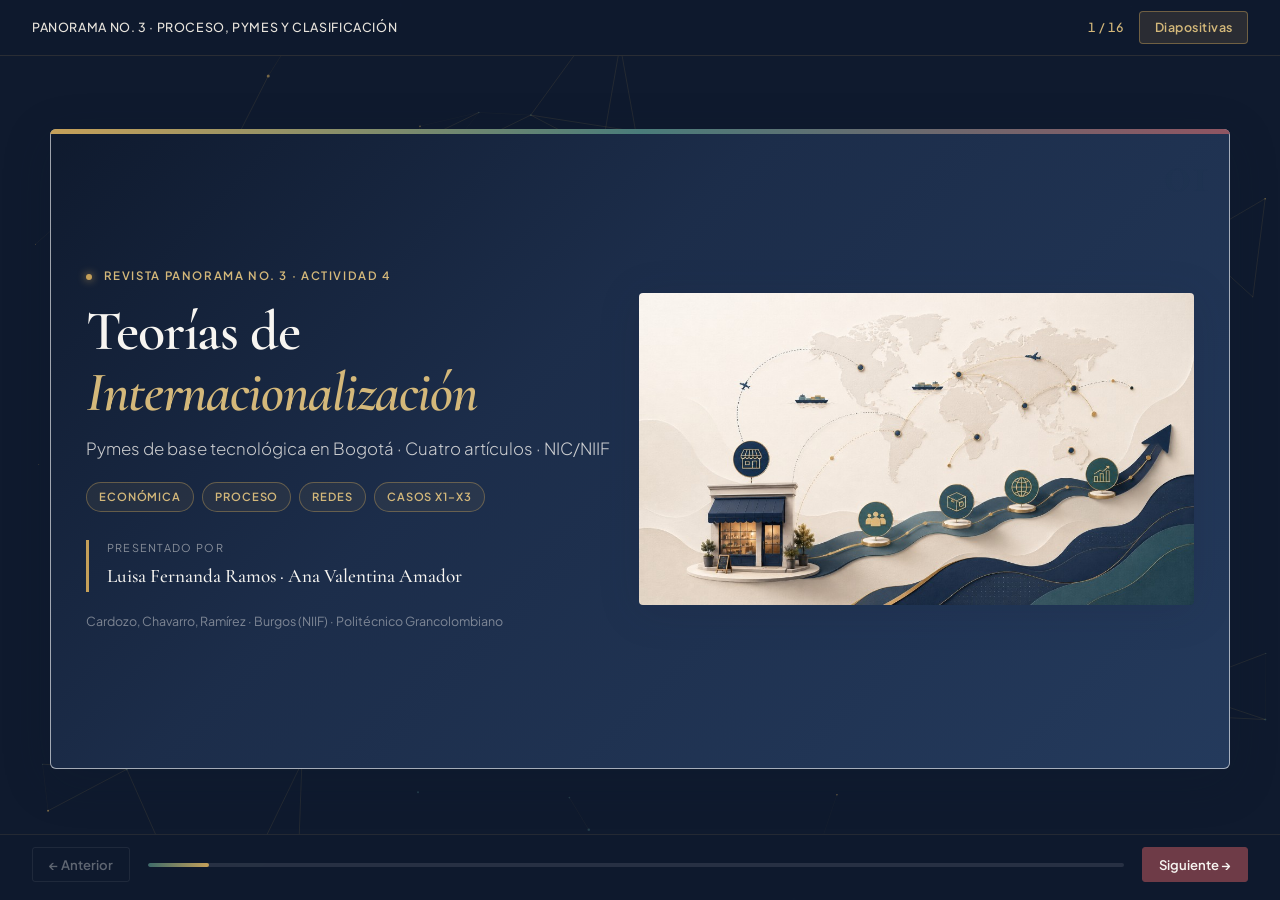
==== commit 551af82b: "Nuevo" ====
--- a/index.html
+++ b/index.html
@@ -3,7 +3,7 @@
 <head>
   <meta charset="UTF-8">
   <meta name="viewport" content="width=device-width, initial-scale=1.0">
-  <title>Teorías de Internacionalización — Presentación</title>
+  <title>Internacionalización: proceso y pymes — Presentación</title>
   <link rel="preconnect" href="https://fonts.googleapis.com">
   <link rel="preconnect" href="https://fonts.gstatic.com" crossorigin>
   <link href="https://fonts.googleapis.com/css2?family=Cormorant+Garamond:ital,wght@0,500;0,600;0,700;1,500&family=Plus+Jakarta+Sans:wght@300;400;500;600;700&display=swap" rel="stylesheet">
@@ -14,9 +14,9 @@
 
   <div class="presentation" id="presentation">
     <header class="top-bar">
-      <span class="top-bar__brand">Internacionalización de Pymes · Panorama No. 3</span>
+      <span class="top-bar__brand">Panorama No. 3 · Proceso, pymes y clasificación</span>
       <div class="top-bar__actions">
-        <span class="top-bar__counter"><span id="currentSlide">1</span> / <span id="totalSlides">20</span></span>
+        <span class="top-bar__counter"><span id="currentSlide">1</span> / <span id="totalSlides">16</span></span>
         <button type="button" class="btn-slides-picker" id="btnSlidesPicker" aria-expanded="false" aria-controls="slidesPicker">
           Diapositivas
         </button>
@@ -64,561 +64,380 @@
           </div>
         </section>
 
-        <!-- 2 Agenda -->
+        <!-- 2 Contenido -->
         <section class="slide" data-slide="2" data-nav-title="Contenido">
           <span class="slide-watermark">02</span>
           <div class="slide__inner slide-layout">
             <div class="slide-main">
-              <h2 class="slide-title">Contenido</h2>
-              <p class="lead">Edición académica integrada: teoría, contexto colombiano, evidencia empírica y gestión contable global.</p>
+              <h2 class="slide-title">Contenido del documento</h2>
+              <p class="lead">Extracto: internacionalización desde la <strong>perspectiva de proceso</strong>, teorías orientadas a <strong>pymes</strong> y <strong>propuesta de clasificación</strong> para pymes de base tecnológica (Panorama No. 3).</p>
               <div class="agenda-grid">
                 <article class="agenda-card">
-                  <span class="agenda-num">01</span>
-                  <h3>Marco conceptual</h3>
-                  <p>Económica, proceso, pymes, 3 generaciones, vacíos de investigación</p>
+                  <span class="agenda-num">2</span>
+                  <h3>Perspectiva de proceso</h3>
+                  <p>Uppsala, innovación, planeación sistémica, ciclo de vida del producto (Vernon)</p>
                 </article>
                 <article class="agenda-card">
-                  <span class="agenda-num">02</span>
-                  <h3>Contexto colombiano</h3>
-                  <p>Ley 590/905, Bogotá, sectores software y artes gráficas</p>
+                  <span class="agenda-num">3</span>
+                  <h3>Teorías para pymes</h3>
+                  <p>Redes, born global, fases y procesos, enfoque estratégico</p>
                 </article>
                 <article class="agenda-card">
-                  <span class="agenda-num">03</span>
-                  <h3>Casos de estudio</h3>
-                  <p>16 pymes · X1 biotecnología · X2 holografía · X3 artes gráficas</p>
-                </article>
-                <article class="agenda-card">
-                  <span class="agenda-num">04</span>
-                  <h3>Cierre</h3>
-                  <p>NIIF, síntesis transversal, conclusiones, glosario</p>
-                </article>
-              </div>
-              <p class="hint-bar">Pasa el cursor sobre textos resaltados para ver detalle del documento ↓</p>
+                  <span class="agenda-num">4</span>
+                  <h3>Clasificación propuesta</h3>
+                  <p>Teorías pioneras y de segunda generación</p>
+                </article>
+              </div>
+              <p class="footnote">Fuente: Cardozo, Chavarro y Ramírez · Revista Panorama No. 3</p>
             </div>
             <aside class="slide-aside">
               <img src="images/slide-10.png" alt="Etapas de internacionalización" class="slide-img">
-              <p class="aside-caption">Del mercado local al alcance global</p>
-            </aside>
-          </div>
-        </section>
-
-        <!-- 3 Resumen -->
-        <section class="slide" data-slide="3" data-nav-title="Resumen ejecutivo">
+              <p class="aside-caption">Compromiso incremental y aprendizaje</p>
+            </aside>
+          </div>
+        </section>
+
+        <!-- 3 Perspectiva de proceso -->
+        <section class="slide" data-slide="3" data-nav-title="Perspectiva de proceso">
           <span class="slide-watermark">03</span>
           <div class="slide__inner slide-layout">
             <div class="slide-main">
-              <h2 class="slide-title">Resumen ejecutivo</h2>
-              <p class="lead">No hay una sola teoría: las pymes tecnológicas combinan gradualidad, redes, oportunidad y liderazgo emprendedor.</p>
+              <h2 class="slide-title">2. Internacionalización desde la perspectiva de proceso</h2>
+              <p class="lead">Las teorías de esta categoría entienden la internacionalización como <strong>compromiso incremental de aprendizaje</strong>, basado en acumulación de conocimientos y en el incremento de recursos comprometidos en mercados exteriores.</p>
               <ul class="bullet-list bullet-list--dense">
-                <li><span class="tip" data-tip-title="Alcance amplio" data-detail="Según el PDF: importación, I+D internacional, alianzas, redes de conocimiento, inversión directa, financiamiento, licencias y prestación transfronteriza de servicios. No equivale solo a exportar bienes.">Internacionalización ≠ solo exportar</span></li>
-                <li><span class="tip" data-tip-title="Pymes tecnológicas" data-detail="Pueden internacionalizar conocimiento, redes o servicios antes de consolidar una operación comercial nacional amplia. Desafían modelos pensados para multinacionales.">Desafían modelos tradicionales</span></li>
-                <li><span class="tip" data-tip-title="Emprendedor" data-detail="Aversión o disposición al riesgo, visión global y detección de oportunidades explican trayectorias que la planeación formal no captura por completo.">Actitud del empresario</span></li>
-                <li><span class="tip" data-tip-title="Redes" data-detail="Contactos académicos, científicos, proveedores, clientes, ferias, alianzas y cooperación internacional abren mercados sin planeación previa.">Redes decisivas</span></li>
-                <li><span class="tip" data-tip-title="Bogotá" data-detail="Centro empresarial y competitivo del país, con retos de innovación sistemática, bienes de capital y orientación al mercado interno.">Bogotá como laboratorio</span></li>
-                <li><span class="tip" data-tip-title="NIIF" data-detail="Las NIC/NIIF buscan estados financieros comparables, transparentes y útiles para socios, bancos e inversionistas en mercados globales.">Contabilidad internacional integrada</span></li>
+                <li><span class="tip" data-tip-title="Aprendizaje" data-detail="Experiencia y experimentación guían el paso de empresas estrictamente nacionales a internacionales (Johanson y Wiedersheim-Paul, 1975; Vernon, 1966).">Experiencia y experimentación</span></li>
+                <li><span class="tip" data-tip-title="Recursos" data-detail="A medida que la empresa aprende sobre un mercado exterior, incrementa gradualmente los recursos que compromete en él.">Compromiso incremental de recursos</span></li>
+                <li><span class="tip" data-tip-title="Preparación" data-detail="El modelo indica cuándo la empresa está preparada para dar los distintos pasos que la llevan a un grado más alto de internacionalización (Rialp y Rialp, 2001).">Pasos graduales hacia mayor internacionalización</span></li>
               </ul>
             </div>
             <aside class="slide-aside">
-              <img src="images/slide-05.png" alt="Marco estratégico" class="slide-img">
-              <blockquote class="aside-quote">Proceso emergente, relacional y basado en conocimiento — no siempre lineal ni planificado.</blockquote>
-            </aside>
-          </div>
-        </section>
-
-        <!-- 4 Estructura -->
-        <section class="slide" data-slide="4" data-nav-title="Estructura del documento">
+              <img src="images/slide-06.png" alt="Proceso de expansión" class="slide-img">
+              <blockquote class="aside-quote">De empresa nacional a internacional mediante aprendizaje acumulado en cada mercado.</blockquote>
+            </aside>
+          </div>
+        </section>
+
+        <!-- 4 Uppsala -->
+        <section class="slide" data-slide="4" data-nav-title="Modelo Uppsala">
           <span class="slide-watermark">04</span>
           <div class="slide__inner slide-layout slide-layout--reverse">
-            <aside class="slide-aside slide-aside--wide">
-              <img src="images/slide-16.png" alt="Conectividad global" class="slide-img">
-            </aside>
-            <div class="slide-main">
-              <h2 class="slide-title">Estructura del documento</h2>
-              <div class="timeline">
-                <div class="timeline-item">
-                  <span class="timeline-tag">Pág. 6–24</span>
-                  <div>
-                    <h3>Teorías de internacionalización</h3>
-                    <p><span class="tip" data-tip-title="Artículo 1" data-detail="Clasifica perspectivas económicas, de proceso y orientadas a pymes; propone 3 generaciones de modelos y nuevas preguntas de investigación para economías emergentes.">Económica · proceso · pymes · vacíos de estudio</span></p>
-                  </div>
-                </div>
-                <div class="timeline-item">
-                  <span class="timeline-tag">Pág. 26–43</span>
-                  <div>
-                    <h3>Pymes bogotanas</h3>
-                    <p><span class="tip" data-tip-title="Artículo 2" data-detail="Balance 2000–2007: definiciones, datos, Ley 590/905, competitividad de Bogotá, sectores tecnológicos y literatura colombiana (explicativa vs. deber ser).">Contexto · datos · política pública</span></p>
-                  </div>
-                </div>
-                <div class="timeline-item">
-                  <span class="timeline-tag">Pág. 45–66</span>
-                  <div>
-                    <h3>Casos X1, X2, X3</h3>
-                    <p><span class="tip" data-tip-title="Artículo 3" data-detail="Proyecto con 16 pymes de base tecnológica. Contrasta teorías con prácticas: born global, prudencia exportadora, coyuntura y peso del fundador.">Evidencia empírica en Bogotá</span></p>
-                  </div>
-                </div>
-                <div class="timeline-item">
-                  <span class="timeline-tag">Pág. 67–72</span>
-                  <div>
-                    <h3>NIC / NIIF</h3>
-                    <p><span class="tip" data-tip-title="Artículo 4 · Burgos" data-detail="Origen, procedimiento de elaboración de normas (IASB), relevancia en Colombia y vínculo con transparencia y competitividad internacional.">Armonización contable global</span></p>
-                  </div>
-                </div>
-              </div>
-            </div>
-          </div>
-        </section>
-
-        <!-- 5 Económica I -->
-        <section class="slide" data-slide="5" data-nav-title="Perspectiva económica (I)">
+            <aside class="slide-aside">
+              <img src="images/slide-03.png" alt="Cadena de establecimiento" class="slide-img">
+            </aside>
+            <div class="slide-main">
+              <h2 class="slide-title">2.1. El modelo Uppsala (Escuela nórdica)</h2>
+              <p class="text-block">La empresa incrementa gradualmente los recursos comprometidos en un país a medida que adquiere experiencia en ese mercado. La actividad exterior sigue etapas sucesivas con mayor implicación internacional (Rialp, 1999).</p>
+              <h3 class="section-label">Cadena de establecimiento (cuatro etapas)</h3>
+              <ol class="numbered-list numbered-list--compact">
+                <li>Actividades esporádicas o no regulares de exportación</li>
+                <li>Exportaciones a través de representantes independientes</li>
+                <li>Establecimiento de una sucursal comercial en el país extranjero</li>
+                <li>Establecimiento de unidades productivas en el país extranjero</li>
+              </ol>
+              <p class="footnote">Johanson y Vahlne (1990): conocimiento del mercado y asignación de recursos indican mayor participación en mercados exteriores.</p>
+            </div>
+          </div>
+        </section>
+
+        <!-- 5 Uppsala excepciones -->
+        <section class="slide" data-slide="5" data-nav-title="Uppsala: excepciones">
           <span class="slide-watermark">05</span>
           <div class="slide__inner slide-layout">
             <div class="slide-main">
-              <h2 class="slide-title">Perspectiva económica (I)</h2>
-              <p class="lead">Comercio internacional, ventajas y decisión de invertir en el exterior (IDE).</p>
-              <div class="theory-grid theory-grid--2x2">
-                <div class="theory-card">
-                  <h3>Ventaja absoluta</h3>
-                  <p class="theory-author">Adam Smith</p>
-                  <p><span class="tip" data-tip-title="Smith" data-detail="Un país produce y exporta lo que elabora con mayor eficiencia por disponibilidad o menor costo de recursos. Base del comercio por especialización.">Especialización por eficiencia</span></p>
-                </div>
-                <div class="theory-card">
-                  <h3>Ventaja comparativa</h3>
-                  <p class="theory-author">David Ricardo</p>
-                  <p><span class="tip" data-tip-title="Ricardo" data-detail="Dos países ganan intercambiando aunque uno sea menos eficiente en absoluto, si sus costos relativos de producción son distintos.">Costos relativos</span></p>
-                </div>
-                <div class="theory-card">
-                  <h3>Demanda recíproca</h3>
-                  <p class="theory-author">John Stuart Mill</p>
-                  <p><span class="tip" data-tip-title="Mill" data-detail="El equilibrio comercial depende de la relación entre exportaciones, importaciones y disposición a intercambiar entre países. Explica precios relativos.">Oferta y demanda internacional</span></p>
-                </div>
-                <div class="theory-card">
-                  <h3>Ventaja monopolística</h3>
-                  <p class="theory-author">Hymer · Kindleberger</p>
-                  <p><span class="tip" data-tip-title="IDE" data-detail="La firma en el exterior necesita ventaja exclusiva (tecnología, marca, organización, know-how, crédito) para compensar la desventaja frente a competidores locales.">Ventaja exclusiva en el exterior</span></p>
-                </div>
-              </div>
-            </div>
-            <aside class="slide-aside">
-              <img src="images/slide-07.png" alt="Teorías de comercio" class="slide-img">
-            </aside>
-          </div>
-        </section>
-
-        <!-- 6 Económica II -->
-        <section class="slide" data-slide="6" data-nav-title="Perspectiva económica (II)">
+              <h2 class="slide-title">Uppsala: distancia psicológica y excepciones</h2>
+              <div class="theory-card theory-card--wide">
+                <h3>Distancia psicológica</h3>
+                <p>Factores que impiden u obstaculizan los flujos de información entre empresa y mercado: diferencias lingüísticas, culturales, políticas, educativas o de desarrollo industrial. La entrada exterior tendería a producirse por el mercado país más próximo al de origen (Johanson y Wiedersheim-Paul, 1975).</p>
+              </div>
+              <h3 class="section-label">Tres excepciones al fenómeno gradual</h3>
+              <div class="process-cards">
+                <article class="process-card">
+                  <h3>Recursos abundantes</h3>
+                  <p>Grandes empresas o con exceso de recursos realizan avances más significativos; las consecuencias de nuevos compromisos son menores.</p>
+                </article>
+                <article class="process-card">
+                  <h3>Mercados estables</h3>
+                  <p>Condiciones estables y homogéneas facilitan adquirir conocimiento por medios distintos a la experiencia propia.</p>
+                </article>
+                <article class="process-card">
+                  <h3>Experiencia transferible</h3>
+                  <p>Experiencia en mercados similares permite replicar aprendizaje en un nuevo mercado de características parecidas.</p>
+                </article>
+              </div>
+            </div>
+            <aside class="slide-aside">
+              <img src="images/slide-07.png" alt="Mercados y distancia" class="slide-img">
+            </aside>
+          </div>
+        </section>
+
+        <!-- 6 Innovación -->
+        <section class="slide" data-slide="6" data-nav-title="Modelo de innovación">
           <span class="slide-watermark">06</span>
           <div class="slide__inner slide-layout slide-layout--reverse">
             <aside class="slide-aside">
-              <img src="images/slide-15.png" alt="Intercambio entre regiones" class="slide-img">
-            </aside>
-            <div class="slide-main">
-              <h2 class="slide-title">Perspectiva económica (II)</h2>
-              <div class="theory-grid theory-grid--stack">
-                <div class="theory-card">
-                  <h3>Internalización</h3>
-                  <p class="theory-author">Buckley y Casson</p>
-                  <p><span class="tip" data-tip-title="Internalización" data-detail="La empresa controla transacciones internamente cuando el mercado externo es costoso o imperfecto; evita vender/licenciar conocimiento o procesos críticos.">Control interno del know-how</span></p>
-                </div>
-                <div class="theory-card">
-                  <h3>Paradigma OLI</h3>
-                  <p class="theory-author">John Dunning</p>
-                  <p><span class="tip" data-tip-title="OLI" data-detail="Inversión exterior si se combinan: Ownership (ventaja de propiedad), Location (ventaja de ubicación) e Internalization (internalizar operaciones). Integra varias escuelas.">Propiedad · Localización · Internalización</span></p>
-                </div>
-                <div class="theory-card">
-                  <h3>IDE macro · Kojima</h3>
-                  <p class="theory-author">Enfoque japonés</p>
-                  <p><span class="tip" data-tip-title="Kojima" data-detail="La inversión fluye desde sectores con desventaja relativa en el país inversor hacia sectores con ventaja potencial en el receptor. Contrasta patrones japoneses y estadounidenses.">Sectores complementarios</span></p>
-                </div>
-                <div class="theory-card">
-                  <h3>Diamante de Porter</h3>
-                  <p class="theory-author">Michael Porter</p>
-                  <p><span class="tip" data-tip-title="Porter" data-detail="Competitividad nacional: factores avanzados, demanda local exigente, industrias relacionadas, rivalidad entre firmas y papel del gobierno. Guía dónde y cómo internacionalizar.">Ventaja competitiva de las naciones</span></p>
-                </div>
-              </div>
-              <p class="footnote"><span class="tip" data-tip-title="Límite para pymes" data-detail="Asumen racionalidad, recursos y análisis de costos amplios. No siempre representan pymes que se mueven por contactos, nichos globales u oportunidades no previstas.">Potentes para multinacionales; limitadas para pymes tecnológicas</span></p>
-            </div>
-          </div>
-        </section>
-
-        <!-- 7 Proceso -->
-        <section class="slide" data-slide="7" data-nav-title="Perspectiva de proceso">
+              <img src="images/slide-15.png" alt="Innovación exportadora" class="slide-img">
+            </aside>
+            <div class="slide-main">
+              <h2 class="slide-title">2.2. El modelo de innovación</h2>
+              <p class="lead">Paralelo al enfoque escandinavo (EE.UU.): la internacionalización es un <strong>proceso de innovación empresarial</strong>, básica para pymes (Bilkey y Tesar, 1977; Cavusgil, 1980; Reid, 1981; Czinkota, 1982).</p>
+              <p class="text-block"><span class="tip" data-tip-title="Innovación e internacionalización" data-detail="Incrementar el compromiso internacional se asimila a realizar innovaciones; decisiones creativas y deliberadas bajo incertidumbre, con papel central de los directivos.">Relación internacionalización–innovación: decisiones acumulativas condicionadas por el pasado y el futuro.</span></p>
+              <h3 class="section-label">Etapas de desarrollo de la actividad internacional</h3>
+              <div class="steps steps--compact">
+                <div class="step"><span>1</span> Mercado doméstico</div>
+                <div class="step"><span>2</span> Preexportadora</div>
+                <div class="step"><span>3</span> Exportadora experimental</div>
+                <div class="step"><span>4</span> Exportadora activa</div>
+                <div class="step"><span>5</span> Exportadora comprometida</div>
+              </div>
+            </div>
+          </div>
+        </section>
+
+        <!-- 7 Planeación y Vernon -->
+        <section class="slide" data-slide="7" data-nav-title="Planeación y Vernon">
           <span class="slide-watermark">07</span>
-          <div class="slide__inner slide-layout">
-            <div class="slide-main">
-              <h2 class="slide-title">Perspectiva de proceso</h2>
-              <p class="lead">Aprendizaje gradual, reducción de incertidumbre y compromiso incremental de recursos.</p>
-              <div class="process-cards">
-                <article class="process-card">
-                  <h3>Uppsala</h3>
-                  <p><span class="tip" data-tip-title="Modelo Uppsala" data-detail="Etapas: exportación esporádica → agentes/representantes → sucursal comercial → producción en el exterior. Crece el compromiso según experiencia y menor distancia psicológica (idioma, cultura, instituciones).">Incremental por experiencia</span></p>
-                </article>
-                <article class="process-card">
-                  <h3>Innovación exportadora</h3>
-                  <p><span class="tip" data-tip-title="Innovación" data-detail="Mercado doméstico → preexportadora → exportadora experimental → activa → comprometida. La internacionalización es innovación organizacional bajo incertidumbre.">Etapas del exportador</span></p>
-                </article>
-                <article class="process-card">
-                  <h3>Planeación sistémica</h3>
-                  <p><span class="tip" data-tip-title="Planeación" data-detail="Secuencia: medir oportunidades, objetivos, modo de entrada, plan de mercadeo y ejecución. Supone alta racionalidad; rígida frente a trayectorias emergentes.">Análisis y plan formal</span></p>
-                </article>
-                <article class="process-card">
-                  <h3>Ciclo de vida del producto</h3>
-                  <p><span class="tip" data-tip-title="Ciclo de vida" data-detail="Introducción en origen; crecimiento con exportación e inversión; madurez con relocalización; declive. Mejor para productos industriales que para servicios o conocimiento cambiante.">Localización por madurez</span></p>
-                </article>
-              </div>
-              <div class="concept-row">
-                <span class="concept-chip"><span class="tip" data-tip-title="Compromiso incremental" data-detail="La empresa arriesga más recursos (tiempo, dinero, personal) a medida que aprende sobre el mercado exterior.">Compromiso incremental</span></span>
-                <span class="concept-chip"><span class="tip" data-tip-title="Distancia psicológica" data-detail="Diferencias de idioma, cultura, educación, sistemas políticos o desarrollo industrial que dificultan el flujo de información hacia el mercado.">Distancia psicológica</span></span>
-                <span class="concept-chip"><span class="tip" data-tip-title="Experiencia" data-detail="El conocimiento de un mercado facilita la entrada a otros mercados similares por transferencia de aprendizaje.">Experiencia acumulada</span></span>
-              </div>
-            </div>
-            <aside class="slide-aside">
-              <img src="images/slide-06.png" alt="Etapas de expansión" class="slide-img">
-            </aside>
-          </div>
-        </section>
-
-        <!-- 8 Pymes -->
-        <section class="slide" data-slide="8" data-nav-title="Teorías orientadas a pymes">
+          <div class="slide__inner">
+            <h2 class="slide-title">2.3 Planeación sistémica · 2.4 Ciclo de vida del producto</h2>
+            <div class="two-col two-col--balanced">
+              <div>
+                <h3 class="section-label">2.3. Modelo de planeación sistémica</h3>
+                <p class="text-block">Supuesto de perfecta racionalidad. Miller (1993), citado por Li, Li y Dalgic (2004): diez pasos. Root (1994): secuencia de cinco pasos:</p>
+                <ol class="compact-list compact-list--ordered">
+                  <li>Medición de oportunidades de mercado</li>
+                  <li>Planteamiento de objetivos</li>
+                  <li>Selección del modo de entrada</li>
+                  <li>Formulación del plan de mercadeo</li>
+                  <li>Ejecución</li>
+                </ol>
+              </div>
+              <div>
+                <h3 class="section-label">2.4. Vernon (1966)</h3>
+                <p class="text-block">Enlace entre teoría del comercio internacional y comportamiento de la firma (Melin, 1992). Cuatro etapas:</p>
+                <ol class="compact-list compact-list--ordered">
+                  <li><strong>Introducción:</strong> fabricación en país de origen; posible exportación a países industrializados</li>
+                  <li><strong>Crecimiento:</strong> mayor exportación e inversión en plantas en países de demanda en expansión</li>
+                  <li><strong>Madurez:</strong> producto estandarizado; fabricación hacia países con mano de obra más barata</li>
+                  <li><strong>Declive:</strong> demanda en origen casi inexistente; fabricación abandona el país de origen</li>
+                </ol>
+              </div>
+            </div>
+            <p class="footnote">Vernon: primeras actividades de valor agregado en país de origen; luego exportación a países de demanda similar; con estandarización y madurez priorizan minimizar costes; cuando la demanda es inelástica y crece el exterior, atrae localizar valor agregado fuera del origen (puede acelerarse por barreras comerciales o expectativa de competidores).</p>
+          </div>
+        </section>
+
+        <!-- 8 Redes I -->
+        <section class="slide" data-slide="8" data-nav-title="Teoría de redes (I)">
           <span class="slide-watermark">08</span>
+          <div class="slide__inner slide-layout">
+            <div class="slide-main">
+              <h2 class="slide-title">3. Teorías orientadas a la internacionalización de pymes</h2>
+              <h3 class="section-label">3.1. Teoría de redes</h3>
+              <p class="lead">Explican la internacionalización como desarrollo lógico de las <strong>redes organizativas y sociales</strong> de las empresas.</p>
+              <p class="footnote">Nota del autor (PDF): el I-Model, aunque clasificado en proceso, es por definición un modelo orientado a describir la internacionalización de pymes.</p>
+              <ul class="bullet-list bullet-list--dense">
+                <li><span class="tip" data-tip-title="Johanson y Mattson" data-detail="La entrada en mercados exteriores es función de interacciones interorganizativas entre empresas locales y sus redes internacionales (1988).">Oportunidades vía red de contactos internacionales</span></li>
+                <li><span class="tip" data-tip-title="Ellis, 2000" data-detail="Las relaciones sociales del decisor influyen al buscar información sobre mercados particulares.">Relaciones sociales del decisor</span></li>
+                <li>Viajes al exterior y migración estimulan percepción de oportunidades; contactos en el exterior facilitan exportar</li>
+                <li>Preferencia por comerciante intermediario (mayor compromiso y riesgo) antes que agente en comisión</li>
+              </ul>
+            </div>
+            <aside class="slide-aside">
+              <img src="images/slide-14.png" alt="Red global" class="slide-img">
+            </aside>
+          </div>
+        </section>
+
+        <!-- 9 Redes II -->
+        <section class="slide" data-slide="9" data-nav-title="Teoría de redes (II)">
+          <span class="slide-watermark">09</span>
+          <div class="slide__inner">
+            <h2 class="slide-title">Redes: dinámica y tipos de empresa</h2>
+            <div class="two-col">
+              <div>
+                <h3 class="section-label">Evolución al internacionalizarse</h3>
+                <ol class="numbered-list numbered-list--compact">
+                  <li>Relaciones con socios en países nuevos (extensión internacional)</li>
+                  <li>Mayor compromiso en redes ya establecidas (penetración)</li>
+                  <li>Integración de posiciones en redes entre países</li>
+                </ol>
+                <p class="text-block">Red nacional (<em>national net</em>) y red de producción (<em>production net</em>) — Johanson y Mattson (1988).</p>
+              </div>
+              <div>
+                <h3 class="section-label">Cuatro categorías de empresas internacionales</h3>
+                <ul class="compact-list">
+                  <li>Empresa iniciadora</li>
+                  <li>Empresa rezagada</li>
+                  <li>Empresa solitaria</li>
+                  <li>Empresa internacional</li>
+                </ul>
+                <p class="footnote">Tamaño y diversidad de la red (Aldrich y Zimmer, 1986; Weimann, 1989). Sistemas no jerárquicos e intercambio social (Rialp y Rialp, 2001). Clientes, distribuidores, competidores y gobierno en la red de negocio.</p>
+              </div>
+            </div>
+          </div>
+        </section>
+
+        <!-- 10 Born global I -->
+        <section class="slide" data-slide="10" data-nav-title="Born global (I)">
+          <span class="slide-watermark">10</span>
           <div class="slide__inner slide-layout slide-layout--reverse">
-            <aside class="slide-aside">
-              <img src="images/slide-14.png" alt="Red global" class="slide-img">
-            </aside>
-            <div class="slide-main">
-              <h2 class="slide-title">Teorías orientadas a pymes</h2>
-              <div class="pyme-table">
-                <div class="pyme-row pyme-row--head"><span>Enfoque</span><span>Aplicación</span></div>
-                <div class="pyme-row"><strong>Redes</strong><span class="tip" data-tip-title="Redes" data-detail="Clientes, proveedores, distribuidores, competidores, gobiernos y contactos personales compensan falta de recursos con información, confianza y oportunidades.">Relaciones abren mercados</span></div>
-                <div class="pyme-row"><strong>Born global</strong><span class="tip" data-tip-title="Born global" data-detail="Empresas que nacen internacionales o se internacionalizan en los primeros años; típicas en tecnología o nichos que no pueden depender solo del mercado local.">Orientación global temprana</span></div>
-                <div class="pyme-row"><strong>Fases y alianzas</strong><span class="tip" data-tip-title="Fases" data-detail="Internacionalización por alianzas de servicio, distribución, desarrollo de producto o canales globales — rutas más flexibles que exportación tradicional.">Alianzas y canales</span></div>
-                <div class="pyme-row"><strong>Estratégico</strong><span class="tip" data-tip-title="Estrategia" data-detail="Vinculado a competitividad, posicionamiento y expansión; explica cuándo la pyme entra a un nicho internacional donde su tecnología tiene mayor valor.">Nicho y posicionamiento</span></div>
-                <div class="pyme-row"><strong>Mercadeo–emprendimiento</strong><span class="tip" data-tip-title="Interfaz" data-detail="Une innovación, proactividad, toma de riesgos y lectura de oportunidades; el fundador convierte coyunturas no planeadas en negocio internacional.">Rol del directivo</span></div>
-              </div>
-            </div>
-          </div>
-        </section>
-
-        <!-- 9 Generaciones -->
-        <section class="slide" data-slide="9" data-nav-title="Generaciones y vacíos">
-          <span class="slide-watermark">09</span>
-          <div class="slide__inner slide-layout">
-            <div class="slide-main">
-              <h2 class="slide-title">Generaciones y vacíos de investigación</h2>
+            <aside class="slide-aside slide-aside--wide">
+              <img src="images/slide-13.png" alt="Mercado global" class="slide-img">
+            </aside>
+            <div class="slide-main">
+              <h2 class="slide-title">3.2. Teoría de las born global</h2>
+              <p class="lead">Empresas internacionales de reciente creación con enfoque global desde su creación, o que se internacionalizan en los <strong>dos primeros años</strong> (Knight y Cavusgil, 1996; Madsen y Servais, 1997; Fillis, 2000).</p>
+              <h3 class="section-label">Tres factores (Madsen y Servais, 1997)</h3>
               <div class="gen-cards">
                 <article class="gen-card">
-                  <span class="gen-label">1ª generación</span>
-                  <h3>Pioneras</h3>
-                  <p>Uppsala, planeación sistémica, contingencia</p>
+                  <span class="gen-label">1</span>
+                  <h3>Nuevas condiciones del mercado</h3>
+                  <p>Especialización, nichos, demanda doméstica insuficiente para tamaño mínimo eficiente</p>
                 </article>
                 <article class="gen-card">
-                  <span class="gen-label">2ª generación</span>
-                  <h3>Integradoras</h3>
-                  <p>Innovación, costos de transacción, OLI, híbridos</p>
+                  <span class="gen-label">2</span>
+                  <h3>Cambios tecnológicos</h3>
+                  <p>Producción, transporte y comunicación</p>
                 </article>
                 <article class="gen-card gen-card--accent">
-                  <span class="gen-label">Nuevas</span>
-                  <h3>Relacionales</h3>
-                  <p>Redes, born global, mercadeo-emprendimiento, holístico</p>
-                </article>
-              </div>
-              <div class="vacios-box">
-                <h3 class="section-label">Preguntas abiertas (PDF)</h3>
+                  <span class="gen-label">3</span>
+                  <h3>Capacidades humanas</h3>
+                  <p>Incluye al emprendedor fundador</p>
+                </article>
+              </div>
+            </div>
+          </div>
+        </section>
+
+        <!-- 11 Born global II -->
+        <section class="slide" data-slide="11" data-nav-title="Born global (II)">
+          <span class="slide-watermark">11</span>
+          <div class="slide__inner slide-layout">
+            <div class="slide-main">
+              <h2 class="slide-title">Born global: consecuencias y evidencia</h2>
+              <ul class="bullet-list bullet-list--dense">
+                <li>Menores costes de comunicación y transporte; acceso a TIC; mayor integración regional</li>
+                <li>Alta tecnología y artesanías (Fillis, 2001): productos innovadores en mercados mundiales; suministro global</li>
+                <li><span class="tip" data-tip-title="Fillis, 2001" data-detail="Visión global, enfoque centrado en negocios, reconocer oportunidades tecnológicas; saltar etapas intermedias.">Saltar etapas típicas para ser competidor global en corto plazo</span></li>
+                <li><span class="tip" data-tip-title="Knight y Cavusgil" data-detail="Contradicen la teoría gradualista: pymes tecnológicas en mercados internacionales desde los primeros días.">Evidencia empírica frente al gradualismo</span></li>
+                <li>Experiencia, ambición y motivación del fundador-directivo (Madsen y Servais, 1997); modelo marco para investigación futura</li>
+              </ul>
+              <p class="footnote">Analizar interconexiones, gobierno corporativo, comité ejecutivo, redes; naturaleza del producto y demanda internacional según nivel tecnológico de la empresa.</p>
+            </div>
+            <aside class="slide-aside">
+              <img src="images/slide-08.png" alt="Alcance global" class="slide-img">
+            </aside>
+          </div>
+        </section>
+
+        <!-- 12 Fases y estratégico -->
+        <section class="slide" data-slide="12" data-nav-title="Fases y enfoque estratégico">
+          <span class="slide-watermark">12</span>
+          <div class="slide__inner">
+            <h2 class="slide-title">3.3 Fases y procesos · 3.4 Enfoque estratégico</h2>
+            <div class="two-col two-col--balanced">
+              <div>
+                <h3 class="section-label">3.3. Enfoque de fases, procesos y ciclo de vida</h3>
+                <p class="text-block">Chen H. y Y. Huang (2004) — cuatro maneras de proceso coherente:</p>
+                <ol class="compact-list compact-list--ordered">
+                  <li>Alianzas de servicios después de la venta</li>
+                  <li>Alianzas para distribución de productos</li>
+                  <li>Alianzas para desarrollar productos</li>
+                  <li>Alianzas para canales al menudeo (mercados globales y locales)</li>
+                </ol>
+                <p class="footnote">Park y Bae (2004): velocidad según condiciones iniciales. Prasad (1999): muchas empresas globales en segunda fase. Ley de efecto de la proporción: grandes crecen más rápido; algunas saltan fases.</p>
+              </div>
+              <div>
+                <h3 class="section-label">3.4. Enfoque estratégico — Exportaciones</h3>
                 <ul class="compact-list">
-                  <li><span class="tip" data-tip-title="Vacíos" data-detail="Pocas investigaciones en pymes de economías emergentes (América Latina), pocos estudios longitudinales, poco análisis de cultura organizacional, políticas públicas, edad de entrada internacional y gestión del conocimiento.">Estudios en economías emergentes y Latinoamérica</span></li>
-                  <li><span class="tip" data-tip-title="Nuevos enfoques" data-detail="Profundizar en redes, emprendimiento, sistemas dinámicos, autoorganización y complejidad aplicados a internacionalización de pymes.">Modelos dinámicos y complejos</span></li>
+                  <li>Microempresas: exportación <strong>reactiva</strong>; medianas: otro patrón (Westhead, Wright, Ucbasaran, 2002)</li>
+                  <li>Modelo competitivo condiciona internacionalización (Wolff y Pett, 2000)</li>
+                  <li>España: canales independientes; modos según empresa (Rialp, Axinn, Thach, 2002)</li>
+                  <li>Políticas: apoyo a fundadores que buscan internacionalizarse (Westhead et al., 2001)</li>
                 </ul>
               </div>
             </div>
-            <aside class="slide-aside">
-              <img src="images/slide-03.png" alt="Hitos de internacionalización" class="slide-img">
-            </aside>
-          </div>
-        </section>
-
-        <!-- 10 Colombia -->
-        <section class="slide" data-slide="10" data-nav-title="Pymes en Colombia">
-          <span class="slide-watermark">10</span>
+          </div>
+        </section>
+
+        <!-- 13 JV y familiares -->
+        <section class="slide" data-slide="13" data-nav-title="Alianzas y empresas familiares">
+          <span class="slide-watermark">13</span>
           <div class="slide__inner slide-layout slide-layout--reverse">
             <aside class="slide-aside">
-              <img src="images/slide-04.png" alt="Comercio internacional" class="slide-img">
-            </aside>
-            <div class="slide-main">
-              <h2 class="slide-title">Pymes en Colombia</h2>
-              <div class="metric-strip">
-                <div class="metric"><strong>967K</strong><span>microestablecimientos (2000)</span></div>
-                <div class="metric"><strong>Ley 590</strong><span>2000 · Ley 905 · 2003</span></div>
-                <div class="metric"><strong>EE.UU.</strong><span>principal destino exportador</span></div>
-              </div>
-              <div class="two-col">
-                <div>
-                  <h3 class="section-label">Clasificación mipyme</h3>
-                  <ul class="compact-list">
-                    <li><strong>Micro:</strong> ≤10 · activos &lt;501 SMMLV</li>
-                    <li><strong>Pequeña:</strong> 11–50 · 501–5.000 SMMLV</li>
-                    <li><strong>Mediana:</strong> 51–200 · 5.001–30.000 SMMLV</li>
-                  </ul>
-                </div>
-                <div>
-                  <h3 class="section-label">Apoyo institucional</h3>
-                  <p class="text-block"><span class="tip" data-tip-title="Ley 590 / 905" data-detail="Simplificación de trámites, acceso a mercados, comercio exterior, ciencia y tecnología, crédito, garantías, leasing y redescuento con banca de desarrollo. La oferta no garantiza uso efectivo por las pymes.">Trámites, mercados, crédito, CTeI, producción limpia</span></p>
-                </div>
-              </div>
-              <p class="footnote"><span class="tip" data-tip-title="Base tecnológica" data-detail="Desarrolla tecnología, innovación radical o incremental, I+D intensiva, personal científico calificado y protección de propiedad intelectual. Más propensa a redes globales y nichos.">Empresa de base tecnológica: I+D, PI y conocimiento especializado</span></p>
-            </div>
-          </div>
-        </section>
-
-        <!-- 11 Bogotá -->
-        <section class="slide" data-slide="11" data-nav-title="Bogotá: contexto y sectores">
-          <span class="slide-watermark">11</span>
-          <div class="slide__inner slide-layout">
-            <div class="slide-main">
-              <h2 class="slide-title">Bogotá: contexto y sectores</h2>
-              <div class="stats-row">
-                <div class="stat"><span class="stat-num">¼</span><span class="stat-txt">PIB nacional</span></div>
-                <div class="stat"><span class="stat-num">3M</span><span class="stat-txt">empleos</span></div>
-                <div class="stat"><span class="stat-num">98%</span><span class="stat-txt">son pymes</span></div>
-                <div class="stat"><span class="stat-num">55/28</span><span class="stat-txt">% imp./exp. (2002)</span></div>
-              </div>
-              <div class="swot">
-                <div class="swot-col swot-col--pos">
-                  <h3>Fortalezas</h3>
-                  <ul>
-                    <li>1.º en Índice de Competitividad Departamental</li>
-                    <li>Innovación, tecnología e infraestructura</li>
-                    <li>Concentración de comercio exterior</li>
-                  </ul>
-                </div>
-                <div class="swot-col swot-col--neg">
-                  <h3>Debilidades</h3>
-                  <ul>
-                    <li><span class="tip" data-tip-title="Mercado interno" data-detail="Estructura productiva orientada al mercado interno; baja penetración internacional sostenida; gestión empírica en firmas familiares.">Orientación doméstica</span></li>
-                    <li>Dependencia de importaciones tecnológicas</li>
-                    <li><span class="tip" data-tip-title="Innovación" data-detail="Innovación más casual que sistemática; limitada producción de bienes de capital.">Innovación no sistemática</span></li>
-                  </ul>
-                </div>
-              </div>
-              <p class="text-block"><span class="tip" data-tip-title="Sectores" data-detail="Artes gráficas: integración mundial y presión tecnológica. Software: capital humano, exportaciones y economía del conocimiento. Desinterés relativo por estudiar pymes tecnológicas en Bogotá.">Sectores clave: artes gráficas y software</span></p>
-            </div>
-            <aside class="slide-aside">
-              <img src="images/slide-08.png" alt="Crecimiento global" class="slide-img">
-            </aside>
-          </div>
-        </section>
-
-        <!-- 12 Casos intro -->
-        <section class="slide" data-slide="12" data-nav-title="Casos de estudio · Marco">
-          <span class="slide-watermark">12</span>
-          <div class="slide__inner slide-layout slide-layout--reverse">
-            <aside class="slide-aside slide-aside--wide">
-              <img src="images/slide-13.png" alt="Hub global" class="slide-img">
-            </aside>
-            <div class="slide-main">
-              <h2 class="slide-title">Casos de estudio · Marco</h2>
-              <p class="lead">¿Los modelos tradicionales explican las pymes de alta tecnología en Bogotá? <strong>Solo parcialmente.</strong></p>
-              <div class="case-matrix">
-                <div class="case-matrix-row case-matrix-row--head">
-                  <span>Caso</span><span>Sector</span><span>Modelo útil</span>
-                </div>
-                <div class="case-matrix-row">
-                  <strong>X1</strong><span>Biotecnología / I+D</span><span class="tip" data-tip-title="X1" data-detail="Centro sin ánimo de lucro; nace con redes internacionales; cooperación y servicios fuertes; exportación de productos débil. Born global + redes + conocimiento.">Born global</span>
-                </div>
-                <div class="case-matrix-row">
-                  <strong>X2</strong><span>Holografía / óptica</span><span class="tip" data-tip-title="X2" data-detail="Empresa familiar; I+D e importaciones; potencial exportador con baja disposición al riesgo y renuencia a exportar. Mercadeo-emprendimiento prudente.">Prudente</span>
-                </div>
-                <div class="case-matrix-row">
-                  <strong>X3</strong><span>Artes gráficas</span><span class="tip" data-tip-title="X3" data-detail="Referencias de clientes, ferias, tecnología de Japón/Alemania; sede Miami 1999; representación tras 11-S. Coyuntural + redes comerciales.">Coyuntural</span>
-                </div>
-              </div>
-              <p class="footnote">Combinan: oportunidad, redes, importaciones, servicios y aprendizaje informal.</p>
-            </div>
-          </div>
-        </section>
-
-        <!-- 13 Casos detalle -->
-        <section class="slide" data-slide="13" data-nav-title="Análisis X1 · X2 · X3">
-          <span class="slide-watermark">13</span>
+              <img src="images/slide-09.png" alt="Alianzas estratégicas" class="slide-img">
+            </aside>
+            <div class="slide-main">
+              <h2 class="slide-title">Joint ventures, flexibilidad y empresas familiares</h2>
+              <div class="reco-grid">
+                <div class="reco-item"><span class="reco-icon">JV</span><p><strong>Joint ventures y alianzas estratégicas:</strong> estrategia de entrada para pymes con recursos y conocimiento limitados (Kirby y Kaiser, 2003).</p></div>
+                <div class="reco-item"><span class="reco-icon">PY</span><p>Pequeñas empresas: aproximación más flexible que las medianas en dimensiones de internacionalización (Kalantaridis, 2004).</p></div>
+                <div class="reco-item"><span class="reco-icon">FA</span><p>Empresas familiares: expansión más segura cuando la familia se involucra activamente (Zahra, 2003).</p></div>
+                <div class="reco-item"><span class="reco-icon">EM</span><p>Emprendimiento corporativo: propiedad, tamaño, edad, orientación al cliente (Luo, Zhou, Liu, 2005).</p></div>
+              </div>
+            </div>
+          </div>
+        </section>
+
+        <!-- 14 Teorías pioneras -->
+        <section class="slide" data-slide="14" data-nav-title="Teorías pioneras">
+          <span class="slide-watermark">14</span>
+          <div class="slide__inner slide-layout">
+            <div class="slide-main">
+              <h2 class="slide-title">4. Clasificación para pymes de base tecnológica</h2>
+              <h3 class="section-label">4.1. Teorías pioneras (década de los 70)</h3>
+              <p class="lead">Modelos de <strong>conocimiento y aprendizaje experiencial</strong>:</p>
+              <div class="concept-row">
+                <span class="concept-chip">Modelo Uppsala (U-Model)</span>
+                <span class="concept-chip">Planeación sistémica</span>
+                <span class="concept-chip">Perspectiva de contingencia</span>
+              </div>
+              <ul class="bullet-list bullet-list--dense">
+                <li>Procesos determinados por entorno operativo y estructura de la industria</li>
+                <li><span class="tip" data-tip-title="Incremental acelerada" data-detail="Mercados de alta tecnología y firmas nacidas globales adoptan procesos más rápidos (Li, Li y Dalgic, 2004).">Internacionalización incremental acelerada en alta tecnología</span></li>
+                <li>Evolución bibliográfica: costos → mezcla de teorías → redes de trabajo</li>
+                <li>Restricciones: gerencia, transición familiar–profesional (Jones, 1999); muchas pymes solo exportan gradualmente</li>
+              </ul>
+              <blockquote class="highlight-quote">¿Pero cómo se puede explicar este fenómeno? — El documento presenta las teorías de segunda generación.</blockquote>
+            </div>
+            <aside class="slide-aside">
+              <img src="images/slide-05.png" alt="Aprendizaje experiencial" class="slide-img">
+            </aside>
+          </div>
+        </section>
+
+        <!-- 15 Segunda generación -->
+        <section class="slide" data-slide="15" data-nav-title="Segunda generación">
+          <span class="slide-watermark">15</span>
           <div class="slide__inner">
-            <h2 class="slide-title">Análisis detallado X1 · X2 · X3</h2>
-            <div class="cases-detail-grid">
-              <article class="case-detail">
-                <header><span class="case-id">X1</span> Biotecnología</header>
-                <ul>
-                  <li>Incubadora · genética molecular · kits diagnósticos</li>
-                  <li><span class="tip" data-tip-title="Cooperación" data-detail="Proyectos con Argentina, Holanda; congresos, capacitación y acuerdos de I+D. Internacionalización en cadena del conocimiento, no solo ventas.">Redes científicas internacionales</span></li>
-                  <li><span class="tip" data-tip-title="Debilidades X1" data-detail="Exportación débil: logística, mercadeo, respuesta a competidores. Vacíos en propiedad intelectual y regalías en algunos acuerdos.">PI y comercialización</span></li>
-                </ul>
-              </article>
-              <article class="case-detail">
-                <header><span class="case-id">X2</span> Holografía</header>
-                <ul>
-                  <li>Maquinaria y software propios · importación de insumos</li>
-                  <li><span class="tip" data-tip-title="Paradoja X2" data-detail="Alta capacidad técnica y posición regional diferenciada, pero debilidades en mercadeo, inventarios y financiación internacional.">Tecnología sin activar mercado</span></li>
-                  <li><span class="tip" data-tip-title="Riesgo" data-detail="Estructura familiar y temor a negociar desde posición débil frenan exportación agresiva.">Aversión al riesgo</span></li>
-                </ul>
-              </article>
-              <article class="case-detail">
-                <header><span class="case-id">X3</span> Artes gráficas</header>
-                <ul>
-                  <li>Desde 1980 · Samsung · Sony Music Colombia</li>
-                  <li><span class="tip" data-tip-title="X3 internacional" data-detail="Internacionalización por referencias locales, ferias y clientes; sede Miami 1999; luego representación comercial por costos post 11-S.">Referencias y ferias</span></li>
-                  <li><span class="tip" data-tip-title="Ventaja X3" data-detail="Flexibilidad, calidad, adaptación a requerimientos especiales y tecnología de frontera (Japón, Alemania).">Calidad y adaptación</span></li>
-                </ul>
-              </article>
-            </div>
-          </div>
-        </section>
-
-        <!-- 14 Comparación -->
-        <section class="slide" data-slide="14" data-nav-title="Matriz comparativa">
-          <span class="slide-watermark">14</span>
-          <div class="slide__inner">
-            <h2 class="slide-title">Matriz comparativa (documento)</h2>
-            <div class="table-wrap">
-              <table class="data-table data-table--full">
-                <thead>
-                  <tr><th>Aspecto</th><th>X1</th><th>X2</th><th>X3</th></tr>
-                </thead>
-                <tbody>
-                  <tr><td>Desarrollo evolutivo</td><td>No</td><td>Sí</td><td>Sí</td></tr>
-                  <tr><td>Planeación sistemática</td><td>No</td><td>No</td><td>No</td></tr>
-                  <tr><td>Unimodal internacional</td><td>No</td><td>No</td><td>No</td></tr>
-                  <tr><td>Redes internacionales</td><td>Sí</td><td>Sí</td><td>No</td></tr>
-                  <tr><td>Coyuntural</td><td>Sí</td><td>No</td><td>Sí</td></tr>
-                  <tr><td>Velocidad</td><td><span class="tip" data-tip-title="Born global" data-detail="Contactos internacionales desde el nacimiento; orientación global en conocimiento y cooperación.">Born global</span></td><td>Lenta</td><td>Lenta</td></tr>
-                  <tr><td>Disposición al riesgo</td><td>Alta</td><td>Baja</td><td>Alta</td></tr>
-                  <tr><td>Edad empresa</td><td>~10 años</td><td>&gt;10 años</td><td>&gt;10 años</td></tr>
-                </tbody>
-              </table>
-            </div>
-            <p class="footnote"><span class="tip" data-tip-title="Lección del artículo 3" data-detail="Flexibilidad y adaptación pesan más que procedimientos perfectos. Políticas de comercio exterior centradas en bienes dejan fuera servicios, I+D y transferencia intangible. El liderazgo emprendedor activa o frena la internacionalización.">Flexibilidad &gt; procedimientos · medir conocimiento, no solo exportaciones</span></p>
-          </div>
-        </section>
-
-        <!-- 15 NIIF -->
-        <section class="slide" data-slide="15" data-nav-title="NIC / NIIF">
-          <span class="slide-watermark">15</span>
-          <div class="slide__inner slide-layout slide-layout--reverse">
-            <aside class="slide-aside">
-              <img src="images/slide-12.png" alt="Equilibrio y reporte" class="slide-img">
-            </aside>
-            <div class="slide-main">
-              <h2 class="slide-title">NIC / NIIF</h2>
-              <p class="lead"><span class="tip" data-tip-title="Definición" data-detail="Normas del IASB (antes IASC) para registrar y presentar estados financieros con esencia económica, transparencia y comparabilidad entre países. Antes NIC, hoy IFRS/NIIF.">Estándares internacionales de información financiera</span></p>
-              <div class="steps steps--compact">
-                <div class="step"><span>1</span> Comité especial identifica el problema</div>
-                <div class="step"><span>2</span> Revisa prácticas y marco conceptual</div>
-                <div class="step"><span>3</span> Borrador y exposición pública</div>
-                <div class="step"><span>4</span> Proyecto de norma y nuevos comentarios</div>
-                <div class="step"><span>5</span> Revisión y mayorías calificadas</div>
-                <div class="step"><span>6</span> Aprobación definitiva del Consejo</div>
-              </div>
-              <blockquote class="highlight-quote"><span class="tip" data-tip-title="Colombia" data-detail="Armonización fiscal, monetaria y contable para transparencia, combate a evasión y lavado de activos; las mipymes necesitan infraestructura contable para negociar con actores extranjeros.">Competitividad global exige reportes creíbles y comparables</span></blockquote>
-            </div>
-          </div>
-        </section>
-
-        <!-- 16 Síntesis -->
-        <section class="slide" data-slide="16" data-nav-title="Síntesis transversal">
-          <span class="slide-watermark">16</span>
-          <div class="slide__inner">
-            <h2 class="slide-title">Síntesis transversal</h2>
+            <h2 class="slide-title">4.2. Teorías de segunda generación</h2>
+            <p class="lead">Secuencia <strong>sistemática y planeada</strong> de actividades; uso incremental de información para incursión en mercados internacionales y evolución de prácticas administrativas en cada etapa.</p>
+            <p class="text-block">El texto indica: <em>«Entre estos modelos se encuentran:»</em> (el extracto PDF de 8 páginas concluye aquí; la lista completa continúa en el artículo impreso de Panorama No. 3).</p>
             <div class="synthesis-grid">
               <div class="synth-card">
-                <h3>Teoría</h3>
-                <p><span class="tip" data-tip-title="Teoría" data-detail="Económica, de proceso y de redes explican partes distintas. Usar varias teorías simultáneamente para diagnosticar una pyme, no una sola escuela.">Combinar perspectivas</span></p>
+                <h3>Complemento</h3>
+                <p>Las pioneras fueron complementadas por enfoques para empresas con mentalidad global e incertidumbre alta</p>
               </div>
               <div class="synth-card">
-                <h3>Pyme</h3>
-                <p><span class="tip" data-tip-title="Pyme" data-detail="Restricciones de recursos, informalidad y dependencia del empresario exigen estrategias realistas, progresivas o de nicho.">Estrategias realistas</span></p>
+                <h3>Transición</h3>
+                <p>De estructura de costos a modelos integradores y perspectivas en redes</p>
               </div>
               <div class="synth-card">
-                <h3>Tecnología</h3>
-                <p><span class="tip" data-tip-title="Tecnología" data-detail="Pueden internacionalizar conocimiento y servicios antes que productos físicos. Medir I+D, redes, cooperación y PI.">Más allá de ventas externas</span></p>
-              </div>
-              <div class="synth-card">
-                <h3>Bogotá</h3>
-                <p><span class="tip" data-tip-title="Bogotá" data-detail="Liderazgo competitivo con debilidades de innovación sistemática; fortalecer capital humano, bienes de capital y mercadeo internacional.">Potencial con brechas</span></p>
-              </div>
-              <div class="synth-card">
-                <h3>Casos</h3>
-                <p><span class="tip" data-tip-title="Casos" data-detail="Born global, prudencia y oportunidad coexisten. Diagnosticar historia, liderazgo, riesgo, mercado y redes.">Sin ruta única</span></p>
-              </div>
-              <div class="synth-card">
-                <h3>Contabilidad</h3>
-                <p><span class="tip" data-tip-title="NIIF" data-detail="Comparabilidad financiera es parte de la inserción global; acceso a socios, financiación y mercados.">NIIF = competitividad</span></p>
-              </div>
-            </div>
-          </div>
-        </section>
-
-        <!-- 17 Conclusiones -->
-        <section class="slide" data-slide="17" data-nav-title="Conclusiones principales">
-          <span class="slide-watermark">17</span>
-          <div class="slide__inner slide-layout">
-            <div class="slide-main">
-              <h2 class="slide-title">Conclusiones principales</h2>
-              <ol class="numbered-list">
-                <li><span class="tip" data-tip-title="Conclusión 1" data-detail="Incluye decisiones racionales, aprendizaje, costos, redes, innovación y capacidades del emprendedor — no solo exportar.">Proceso estratégico y relacional</span></li>
-                <li><span class="tip" data-tip-title="Conclusión 2" data-detail="Uppsala y ciclo de vida explican gradualidad; redes, born global e interfaz mercadeo-emprendimiento explican aceleración y oportunidad.">Teorías tradicionales necesarias pero insuficientes</span></li>
-                <li><span class="tip" data-tip-title="Conclusión 3" data-detail="Las tres empresas lograron conexiones internacionales relevantes sin planeación sistemática estricta.">Internacionalización real puede ser desordenada</span></li>
-                <li><span class="tip" data-tip-title="Conclusión 4" data-detail="I+D y maquinaria avanzada no bastan sin mercadeo, logística, protección de PI y estrategia comercial (casos X1 y X2).">Tecnología + mercado + PI</span></li>
-                <li><span class="tip" data-tip-title="Conclusión 5" data-detail="Políticas centradas en exportación de bienes omiten servicios, conocimiento e I+D intangible.">Políticas amplias</span></li>
-                <li><span class="tip" data-tip-title="Conclusión 6" data-detail="Sin información comparable y confiable, la pyme limita acceso a socios, financiación y mercados internacionales.">NIIF como inserción global</span></li>
-              </ol>
-            </div>
-            <aside class="slide-aside">
-              <img src="images/slide-05.png" alt="Integración estratégica" class="slide-img">
-            </aside>
-          </div>
-        </section>
-
-        <!-- 18 Recomendaciones -->
-        <section class="slide" data-slide="18" data-nav-title="Recomendaciones">
-          <span class="slide-watermark">18</span>
-          <div class="slide__inner slide-layout slide-layout--reverse">
-            <aside class="slide-aside">
-              <img src="images/slide-09.png" alt="Ruta estratégica" class="slide-img">
-            </aside>
-            <div class="slide-main">
-              <h2 class="slide-title">Recomendaciones (PDF)</h2>
-              <div class="reco-grid">
-                <div class="reco-item"><span class="reco-icon">01</span><p><span class="tip" data-tip-title="Cadena de valor" data-detail="Evaluar compras, I+D, producción, servicios, capacitación, financiamiento, ventas, alianzas y propiedad intelectual en toda la cadena.">Cadena de valor internacional completa</span></p></div>
-                <div class="reco-item"><span class="reco-icon">02</span><p><span class="tip" data-tip-title="Alta tecnología" data-detail="No tratarlas igual que manufactureras tradicionales; diseñar estrategias diferenciadas por nicho y conocimiento.">Estrategias para alta tecnología</span></p></div>
-                <div class="reco-item"><span class="reco-icon">03</span><p><span class="tip" data-tip-title="Capacidades" data-detail="Mercadeo internacional, logística, negociación, protección de PI y gestión de redes.">Fortalecer mercadeo y PI</span></p></div>
-                <div class="reco-item"><span class="reco-icon">04</span><p><span class="tip" data-tip-title="Emprendedor" data-detail="Incorporar perfil del fundador y disposición al riesgo como variables centrales del diagnóstico.">Liderazgo y riesgo en el diagnóstico</span></p></div>
-                <div class="reco-item"><span class="reco-icon">05</span><p><span class="tip" data-tip-title="Investigación" data-detail="Promover estudios longitudinales en pymes latinoamericanas para ver evolución de rutas internacionales.">Estudios longitudinales LATAM</span></p></div>
-                <div class="reco-item"><span class="reco-icon">06</span><p><span class="tip" data-tip-title="NIIF" data-detail="Acompañar adopción de estándares y preparación de estados financieros útiles para actores internacionales.">Adopción de NIIF</span></p></div>
-              </div>
-            </div>
-          </div>
-        </section>
-
-        <!-- 19 Glosario -->
-        <section class="slide" data-slide="19" data-nav-title="Glosario clave">
-          <span class="slide-watermark">19</span>
-          <div class="slide__inner">
-            <h2 class="slide-title">Glosario clave</h2>
-            <div class="glossary-grid">
-              <div class="gloss-item"><strong>Internacionalización</strong><span class="tip" data-tip-title="Definición" data-detail="Proceso por el cual la empresa desarrolla actividades, relaciones u operaciones más allá de su país de origen.">Actividades transfronterizas</span></div>
-              <div class="gloss-item"><strong>IDE</strong><span class="tip" data-tip-title="IDE" data-detail="Inversión directa en el exterior: establecer o adquirir operaciones productivas o comerciales en otro país.">Inversión en el exterior</span></div>
-              <div class="gloss-item"><strong>Born global</strong><span class="tip" data-tip-title="Born global" data-detail="Empresa que nace con orientación internacional o se internacionaliza muy temprano en su ciclo de vida.">Global desde el inicio</span></div>
-              <div class="gloss-item"><strong>Distancia psicológica</strong><span class="tip" data-tip-title="Distancia" data-detail="Diferencias culturales, lingüísticas, políticas o institucionales que dificultan información entre empresa y mercado.">Barreras de información</span></div>
-              <div class="gloss-item"><strong>OLI</strong><span class="tip" data-tip-title="OLI" data-detail="Propiedad, localización e internalización (Dunning) como condiciones para inversión internacional.">Paradigma ecléctico</span></div>
-              <div class="gloss-item"><strong>NIIF</strong><span class="tip" data-tip-title="NIIF" data-detail="Estándares internacionales para preparar, presentar y comparar información financiera (IFRS).">Reportes comparables</span></div>
-            </div>
-            <p class="hint-bar">Frase del documento: internacionalizarse depende de capacidades, redes, liderazgo, riesgo, tecnología, PI y reporte financiero confiable.</p>
-          </div>
-        </section>
-
-        <!-- 20 Cierre -->
-        <section class="slide slide--closing" data-slide="20" data-nav-title="Cierre">
-          <span class="slide-watermark slide-watermark--light">20</span>
+                <h3>Pregunta</h3>
+                <p>¿Cómo explicar born global y alta tecnología si muchas pymes solo internacionalizan exportaciones gradualmente?</p>
+              </div>
+            </div>
+          </div>
+        </section>
+
+        <!-- 16 Cierre -->
+        <section class="slide slide--closing" data-slide="16" data-nav-title="Cierre">
+          <span class="slide-watermark slide-watermark--light">16</span>
           <div class="slide__inner slide__inner--closing">
             <div class="closing-content">
-              <p class="eyebrow eyebrow--light"><span class="pulse-dot"></span> Síntesis final · Panorama No. 3</p>
-              <h2 class="closing-title">La internacionalización<br>es un ecosistema</h2>
-              <blockquote class="closing-quote">De la teoría clásica a la práctica bogotana: las pymes tecnológicas internacionalizan conocimiento, redes y oportunidades — no solo contenedores de exportación.</blockquote>
+              <p class="eyebrow eyebrow--light"><span class="pulse-dot"></span> Panorama No. 3 · Proceso y pymes</p>
+              <h2 class="closing-title">Proceso, redes<br>y clasificación</h2>
+              <blockquote class="closing-quote">La internacionalización de pymes combina aprendizaje incremental, innovación, redes, born global y estrategias flexibles — según el marco teórico del documento.</blockquote>
               <div class="closing-authors">
                 <p class="closing-names">Luisa Fernanda Ramos · Ana Valentina Amador</p>
                 <p class="closing-thanks">Gracias por su atención</p>
@@ -626,7 +445,7 @@
             </div>
             <div class="closing-visual">
               <div class="visual-glow visual-glow--gold"></div>
-              <img src="images/slide-11.png" alt="Expansión global" class="slide-img slide-img--hero">
+              <img src="images/slide-11.png" alt="Expansión internacional" class="slide-img slide-img--hero">
             </div>
           </div>
         </section>
@@ -636,7 +455,7 @@
 
     <nav class="controls" aria-label="Navegación">
       <button type="button" class="btn-nav" id="btnPrev" aria-label="Anterior">← Anterior</button>
-      <div class="progress-track" role="progressbar" aria-valuemin="1" aria-valuemax="20" aria-valuenow="1" id="progressBar">
+      <div class="progress-track" role="progressbar" aria-valuemin="1" aria-valuemax="16" aria-valuenow="1" id="progressBar">
         <div class="progress-fill" id="progressFill"></div>
       </div>
       <button type="button" class="btn-nav btn-nav--primary" id="btnNext" aria-label="Siguiente">Siguiente →</button>
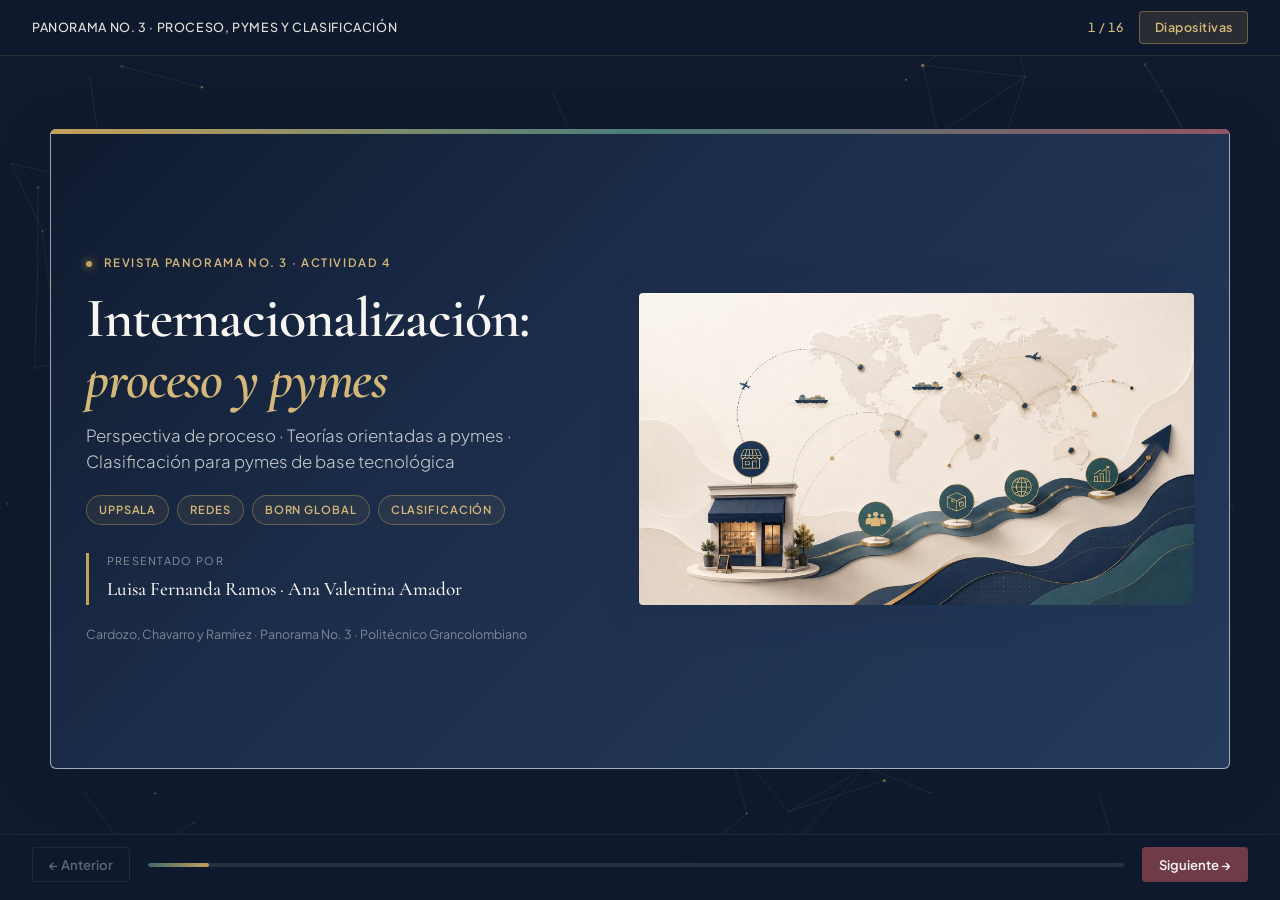
==== commit b4c6e66b: "Add files via upload" ====
--- a/index.html
+++ b/index.html
@@ -43,19 +43,19 @@
           <div class="slide__inner slide__inner--cover">
             <div class="cover-content">
               <p class="eyebrow"><span class="pulse-dot"></span> Revista Panorama No. 3 · Actividad 4</p>
-              <h1 class="title-main">Teorías de<br><em>Internacionalización</em></h1>
-              <p class="subtitle">Pymes de base tecnológica en Bogotá · Cuatro artículos · NIC/NIIF</p>
+              <h1 class="title-main">Internacionalización:<br><em>proceso y pymes</em></h1>
+              <p class="subtitle">Perspectiva de proceso · Teorías orientadas a pymes · Clasificación para pymes de base tecnológica</p>
               <div class="cover-pills">
-                <span class="pill">Económica</span>
-                <span class="pill">Proceso</span>
+                <span class="pill">Uppsala</span>
                 <span class="pill">Redes</span>
-                <span class="pill">Casos X1–X3</span>
+                <span class="pill">Born global</span>
+                <span class="pill">Clasificación</span>
               </div>
               <div class="authors-block">
                 <p class="authors-label">Presentado por</p>
                 <p class="authors-names">Luisa Fernanda Ramos · Ana Valentina Amador</p>
               </div>
-              <p class="source-note">Cardozo, Chavarro, Ramírez · Burgos (NIIF) · Politécnico Grancolombiano</p>
+              <p class="source-note">Cardozo, Chavarro y Ramírez · Panorama No. 3 · Politécnico Grancolombiano</p>
             </div>
             <div class="cover-visual">
               <div class="visual-glow"></div>
